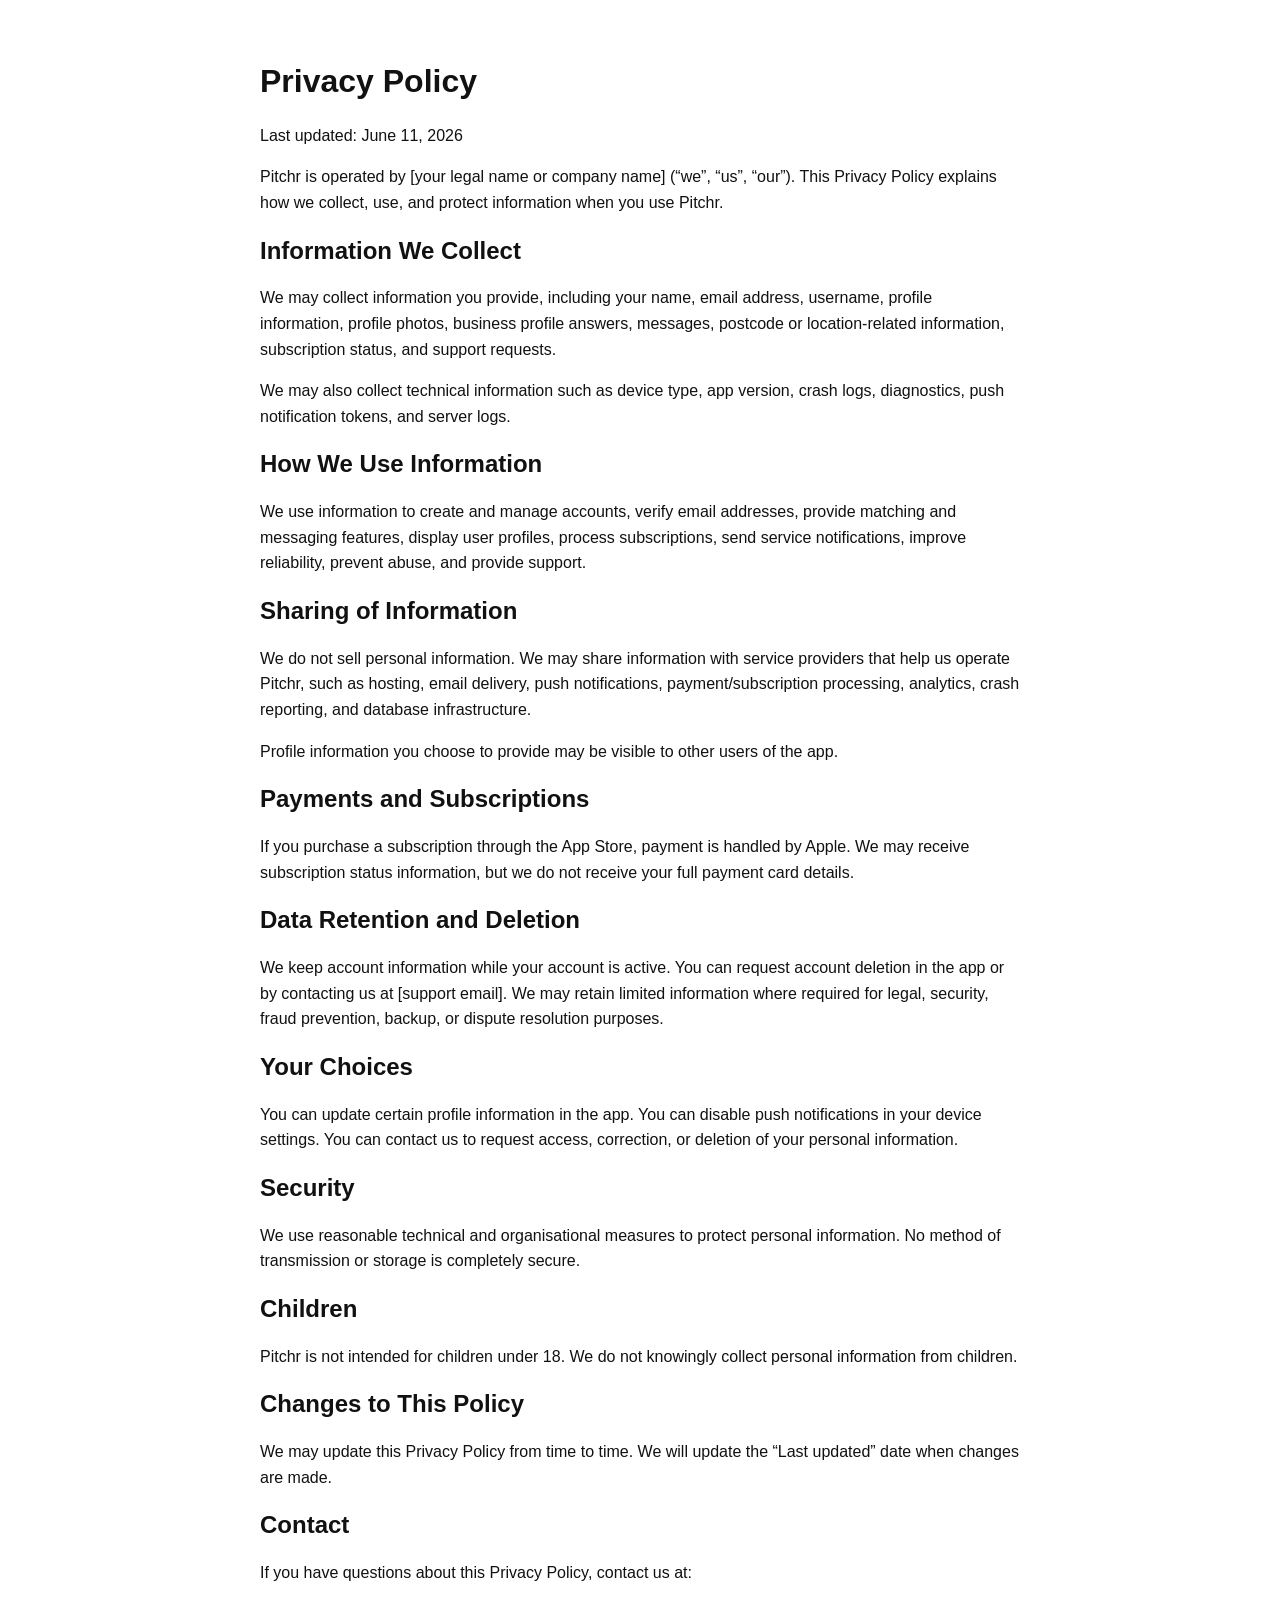
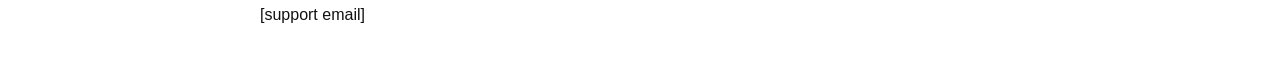
==== index.html @ 0d536f57 "Create index.html" ====
<!doctype html>
  <html lang="en">
  <head>
    <meta charset="utf-8">
    <meta name="viewport" content="width=device-width, initial-scale=1">
    <title>Privacy Policy | Pitchr</title>
    <style>
      body {
        font-family: -apple-system, BlinkMacSystemFont, "Segoe UI", sans-serif;
        max-width: 760px;
        margin: 0 auto;
        padding: 40px 20px;
        line-height: 1.6;
        color: #111;
      }
      h1, h2 {
        line-height: 1.25;
      }
    </style>
  </head>
  <body>
    <h1>Privacy Policy</h1>
    <p>Last updated: June 11, 2026</p>

    <p>Pitchr is operated by [your legal name or company name] (“we”, “us”, “our”). This Privacy Policy explains how we
    collect, use, and protect information when you use Pitchr.</p>

    <h2>Information We Collect</h2>
    <p>We may collect information you provide, including your name, email address, username, profile information, profile
    photos, business profile answers, messages, postcode or location-related information, subscription status, and support
    requests.</p>

    <p>We may also collect technical information such as device type, app version, crash logs, diagnostics, push notification
    tokens, and server logs.</p>

    <h2>How We Use Information</h2>
    <p>We use information to create and manage accounts, verify email addresses, provide matching and messaging features,
    display user profiles, process subscriptions, send service notifications, improve reliability, prevent abuse, and provide
    support.</p>

    <h2>Sharing of Information</h2>
    <p>We do not sell personal information. We may share information with service providers that help us operate Pitchr, such
    as hosting, email delivery, push notifications, payment/subscription processing, analytics, crash reporting, and database
    infrastructure.</p>

    <p>Profile information you choose to provide may be visible to other users of the app.</p>

    <h2>Payments and Subscriptions</h2>
    <p>If you purchase a subscription through the App Store, payment is handled by Apple. We may receive subscription status
    information, but we do not receive your full payment card details.</p>

    <h2>Data Retention and Deletion</h2>
    <p>We keep account information while your account is active. You can request account deletion in the app or by contacting
    us at [support email]. We may retain limited information where required for legal, security, fraud prevention, backup, or
    dispute resolution purposes.</p>

    <h2>Your Choices</h2>
    <p>You can update certain profile information in the app. You can disable push notifications in your device settings. You
    can contact us to request access, correction, or deletion of your personal information.</p>

    <h2>Security</h2>
    <p>We use reasonable technical and organisational measures to protect personal information. No method of transmission or
    storage is completely secure.</p>

    <h2>Children</h2>
    <p>Pitchr is not intended for children under 18. We do not knowingly collect personal information from children.</p>

    <h2>Changes to This Policy</h2>
    <p>We may update this Privacy Policy from time to time. We will update the “Last updated” date when changes are made.</p>

    <h2>Contact</h2>
    <p>If you have questions about this Privacy Policy, contact us at:</p>
    <p>[support email]</p>
  </body>
  </html>
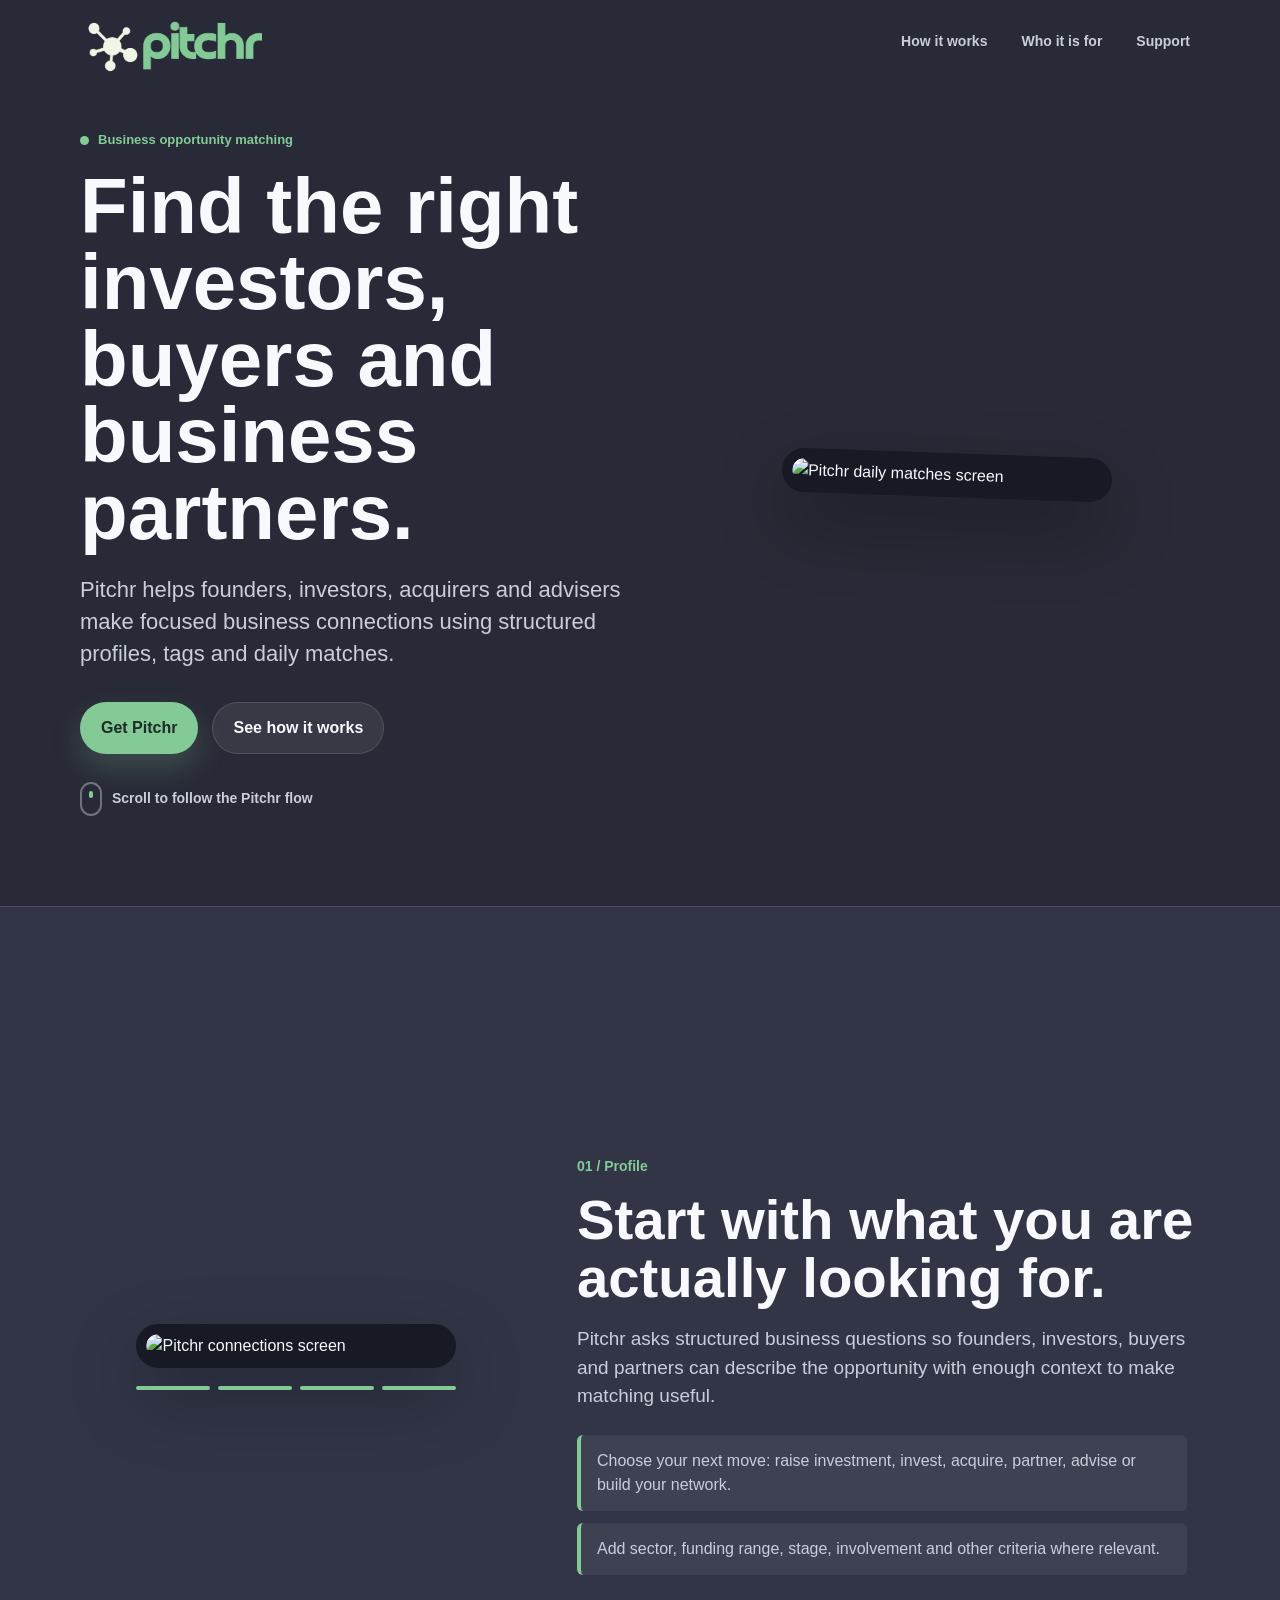
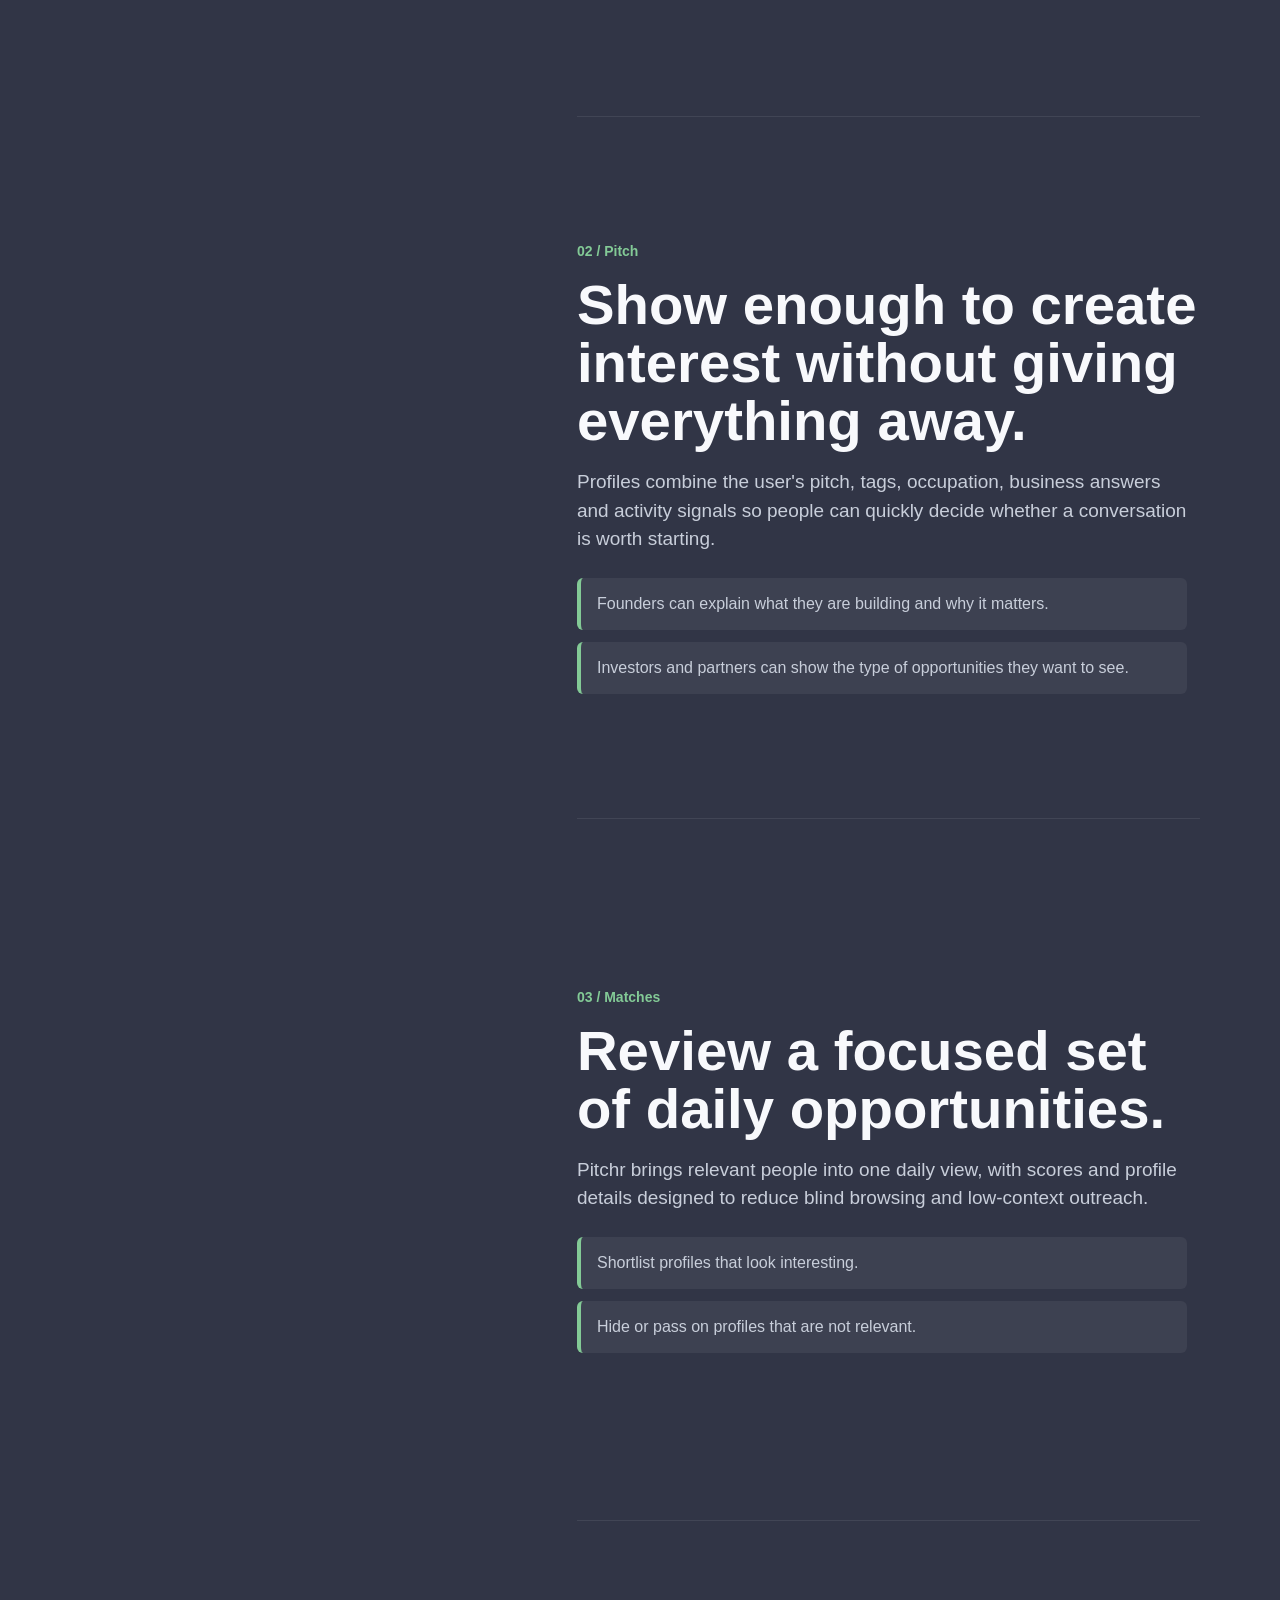
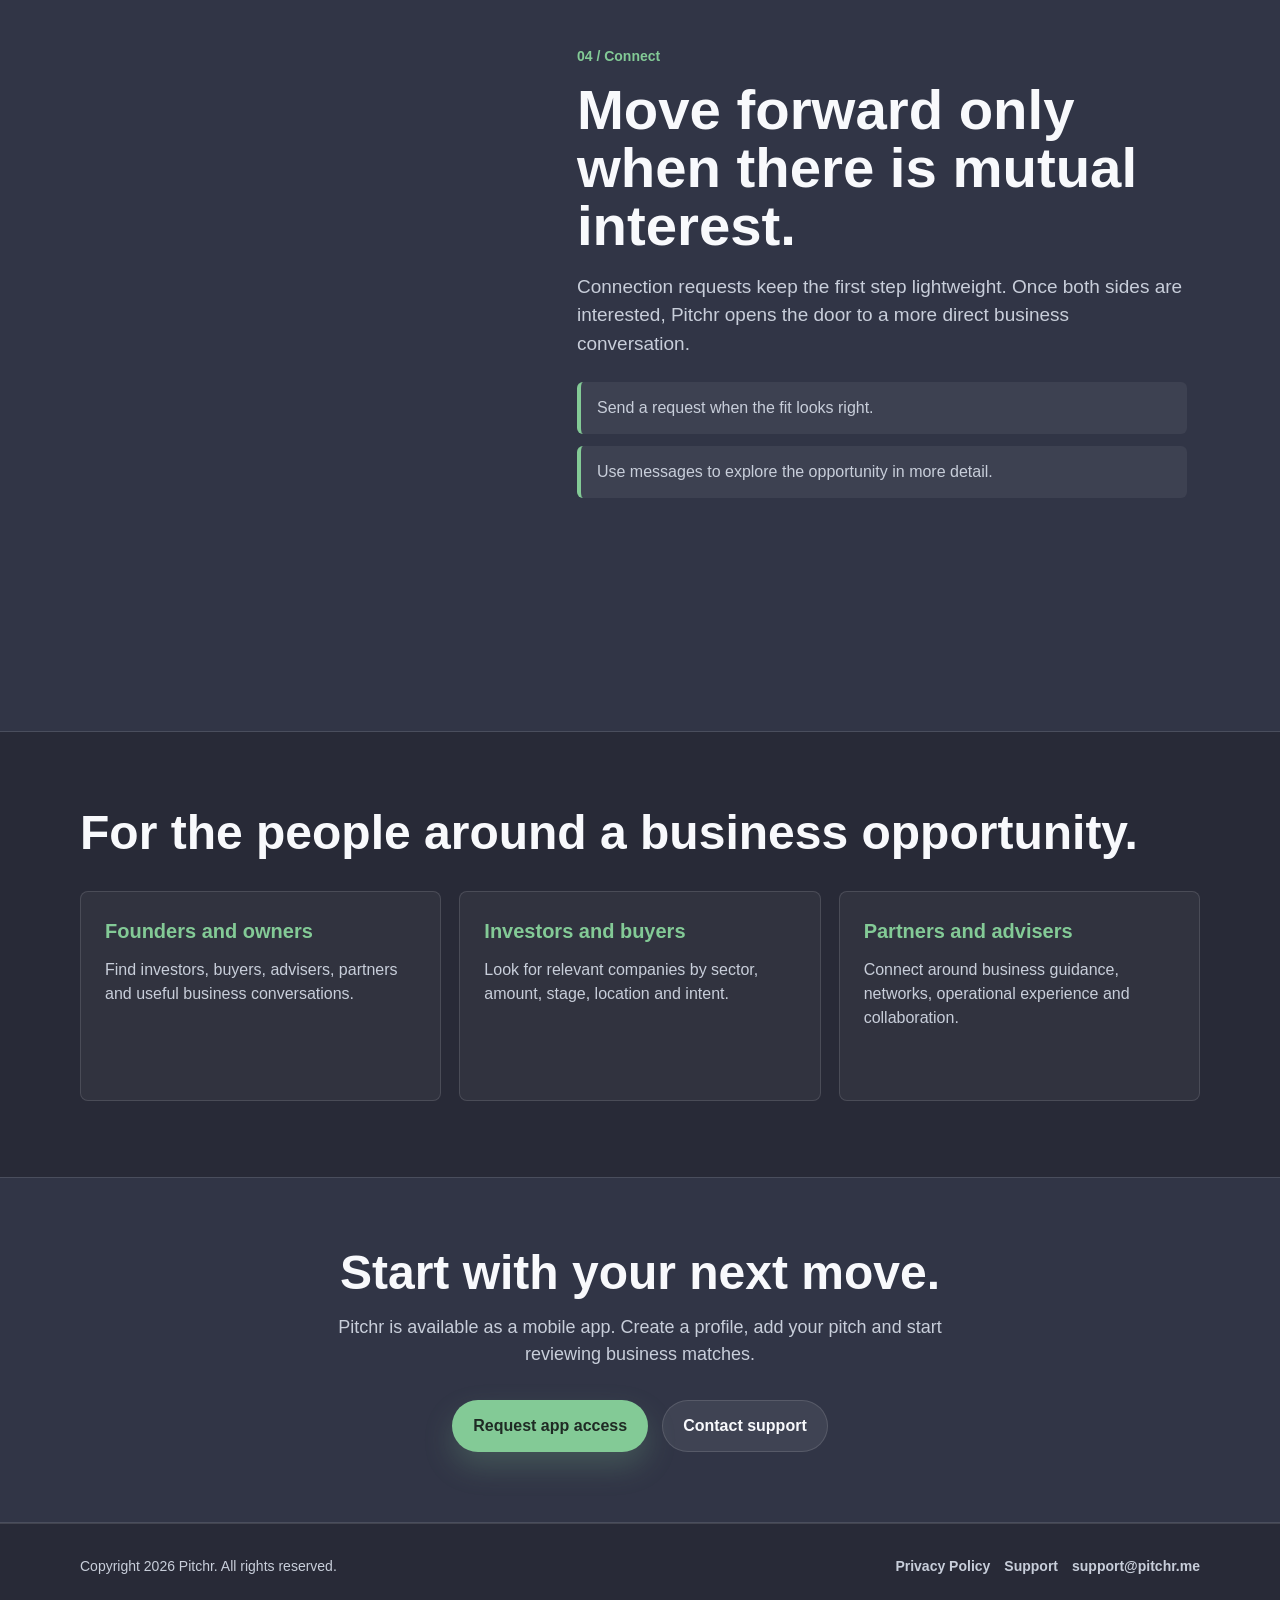
==== commit e4573015: "Add files via upload" ====
--- a/index.html
+++ b/index.html
@@ -1,75 +1,611 @@
 <!doctype html>
-  <html lang="en">
-  <head>
-    <meta charset="utf-8">
-    <meta name="viewport" content="width=device-width, initial-scale=1">
-    <title>Privacy Policy | Pitchr</title>
-    <style>
-      body {
-        font-family: -apple-system, BlinkMacSystemFont, "Segoe UI", sans-serif;
-        max-width: 760px;
-        margin: 0 auto;
-        padding: 40px 20px;
-        line-height: 1.6;
-        color: #111;
-      }
-      h1, h2 {
-        line-height: 1.25;
-      }
-    </style>
-  </head>
-  <body>
-    <h1>Privacy Policy</h1>
-    <p>Last updated: June 11, 2026</p>
-
-    <p>Pitchr is operated by [your legal name or company name] (“we”, “us”, “our”). This Privacy Policy explains how we
-    collect, use, and protect information when you use Pitchr.</p>
-
-    <h2>Information We Collect</h2>
-    <p>We may collect information you provide, including your name, email address, username, profile information, profile
-    photos, business profile answers, messages, postcode or location-related information, subscription status, and support
-    requests.</p>
-
-    <p>We may also collect technical information such as device type, app version, crash logs, diagnostics, push notification
-    tokens, and server logs.</p>
-
-    <h2>How We Use Information</h2>
-    <p>We use information to create and manage accounts, verify email addresses, provide matching and messaging features,
-    display user profiles, process subscriptions, send service notifications, improve reliability, prevent abuse, and provide
-    support.</p>
-
-    <h2>Sharing of Information</h2>
-    <p>We do not sell personal information. We may share information with service providers that help us operate Pitchr, such
-    as hosting, email delivery, push notifications, payment/subscription processing, analytics, crash reporting, and database
-    infrastructure.</p>
-
-    <p>Profile information you choose to provide may be visible to other users of the app.</p>
-
-    <h2>Payments and Subscriptions</h2>
-    <p>If you purchase a subscription through the App Store, payment is handled by Apple. We may receive subscription status
-    information, but we do not receive your full payment card details.</p>
-
-    <h2>Data Retention and Deletion</h2>
-    <p>We keep account information while your account is active. You can request account deletion in the app or by contacting
-    us at [support email]. We may retain limited information where required for legal, security, fraud prevention, backup, or
-    dispute resolution purposes.</p>
-
-    <h2>Your Choices</h2>
-    <p>You can update certain profile information in the app. You can disable push notifications in your device settings. You
-    can contact us to request access, correction, or deletion of your personal information.</p>
-
-    <h2>Security</h2>
-    <p>We use reasonable technical and organisational measures to protect personal information. No method of transmission or
-    storage is completely secure.</p>
-
-    <h2>Children</h2>
-    <p>Pitchr is not intended for children under 18. We do not knowingly collect personal information from children.</p>
-
-    <h2>Changes to This Policy</h2>
-    <p>We may update this Privacy Policy from time to time. We will update the “Last updated” date when changes are made.</p>
-
-    <h2>Contact</h2>
-    <p>If you have questions about this Privacy Policy, contact us at:</p>
-    <p>[support email]</p>
-  </body>
-  </html>
+<html lang="en">
+<head>
+  <meta charset="utf-8">
+  <meta name="viewport" content="width=device-width, initial-scale=1">
+  <title>Pitchr | Business matching for founders, investors and partners</title>
+  <meta name="description" content="Pitchr helps founders, investors, buyers and business partners find relevant opportunities through structured business profiles, matching and focused connections.">
+  <style>
+    :root {
+      --page: #282a37;
+      --band: #313546;
+      --ink: #f8f9fc;
+      --muted: #c8ceda;
+      --green: #83ca96;
+      --blue: #3493f5;
+      --line: rgba(255,255,255,0.12);
+      --green-line: rgba(131,202,150,0.38);
+      --shadow: rgba(0,0,0,0.32);
+    }
+
+    * { box-sizing: border-box; }
+    html { scroll-behavior: smooth; }
+    body {
+      margin: 0;
+      background: var(--page);
+      color: var(--ink);
+      font-family: Arial, Helvetica, sans-serif;
+      line-height: 1.5;
+    }
+
+    a { color: inherit; text-decoration: none; }
+    img { display: block; max-width: 100%; }
+
+    .wrap {
+      width: min(1120px, calc(100% - 32px));
+      margin: 0 auto;
+    }
+
+    .nav {
+      min-height: 76px;
+      display: flex;
+      align-items: center;
+      justify-content: space-between;
+      gap: 20px;
+    }
+
+    .brand img {
+      width: min(190px, 52vw);
+      height: auto;
+    }
+
+    .nav-links {
+      display: flex;
+      align-items: center;
+      gap: 14px;
+      color: var(--muted);
+      font-size: 14px;
+      font-weight: 700;
+    }
+
+    .nav-links a {
+      padding: 8px 10px;
+      border-radius: 999px;
+    }
+
+    .nav-links a:hover,
+    .nav-links a:focus {
+      color: var(--ink);
+      background: rgba(255,255,255,0.08);
+    }
+
+    .hero {
+      min-height: calc(100vh - 76px);
+      display: grid;
+      grid-template-columns: minmax(0, 1.05fr) minmax(300px, 0.95fr);
+      align-items: center;
+      gap: 56px;
+      padding: 30px 0 68px;
+    }
+
+    .eyebrow {
+      display: inline-flex;
+      align-items: center;
+      gap: 9px;
+      margin: 0 0 18px;
+      color: var(--green);
+      font-size: 13px;
+      font-weight: 800;
+    }
+
+    .eyebrow::before {
+      content: "";
+      width: 9px;
+      height: 9px;
+      border-radius: 50%;
+      background: var(--green);
+    }
+
+    h1 {
+      margin: 0;
+      max-width: 720px;
+      font-size: clamp(42px, 6.1vw, 78px);
+      line-height: 0.98;
+      letter-spacing: 0;
+    }
+
+    .lead {
+      max-width: 640px;
+      margin: 24px 0 0;
+      color: var(--muted);
+      font-size: clamp(18px, 2vw, 22px);
+      line-height: 1.45;
+    }
+
+    .actions {
+      display: flex;
+      flex-wrap: wrap;
+      gap: 14px;
+      margin-top: 32px;
+    }
+
+    .button {
+      min-height: 48px;
+      display: inline-flex;
+      align-items: center;
+      justify-content: center;
+      padding: 13px 20px;
+      border-radius: 999px;
+      font-size: 16px;
+      font-weight: 800;
+      border: 1px solid transparent;
+    }
+
+    .button.primary {
+      background: var(--green);
+      color: #1f2b24;
+      box-shadow: 0 14px 30px rgba(131,202,150,0.22);
+    }
+
+    .button.secondary {
+      background: rgba(255,255,255,0.07);
+      border-color: var(--line);
+      color: var(--ink);
+    }
+
+    .hero-phone {
+      width: min(330px, 76vw);
+      margin: 0 auto;
+      overflow: hidden;
+      border: 10px solid #171a24;
+      border-radius: 34px;
+      background: #171a24;
+      box-shadow: 0 30px 70px var(--shadow);
+      transform: rotate(2deg);
+    }
+
+    .hero-phone img {
+      border-radius: 22px;
+    }
+
+    .scroll-cue {
+      display: inline-flex;
+      align-items: center;
+      gap: 10px;
+      margin-top: 28px;
+      color: var(--muted);
+      font-size: 14px;
+      font-weight: 700;
+    }
+
+    .scroll-cue span {
+      width: 22px;
+      height: 34px;
+      border: 2px solid rgba(255,255,255,0.34);
+      border-radius: 999px;
+      position: relative;
+    }
+
+    .scroll-cue span::after {
+      content: "";
+      position: absolute;
+      left: 50%;
+      top: 7px;
+      width: 4px;
+      height: 7px;
+      border-radius: 999px;
+      background: var(--green);
+      transform: translateX(-50%);
+      animation: wheel 1.5s ease-in-out infinite;
+    }
+
+    @keyframes wheel {
+      0%, 100% { opacity: 0.3; transform: translate(-50%, 0); }
+      45% { opacity: 1; transform: translate(-50%, 10px); }
+    }
+
+    .story {
+      border-top: 1px solid var(--line);
+      border-bottom: 1px solid var(--line);
+      background: var(--band);
+    }
+
+    .story-layout {
+      display: grid;
+      grid-template-columns: minmax(280px, 0.82fr) minmax(0, 1.18fr);
+      gap: 64px;
+      align-items: start;
+    }
+
+    .sticky-visual {
+      position: sticky;
+      top: 28px;
+      min-height: 100vh;
+      display: grid;
+      place-items: center;
+      padding: 44px 0;
+    }
+
+    .device {
+      width: min(320px, 78vw);
+      overflow: hidden;
+      border: 10px solid #171a24;
+      border-radius: 34px;
+      background: #171a24;
+      box-shadow: 0 28px 72px var(--shadow);
+    }
+
+    .device img {
+      width: 100%;
+      border-radius: 22px;
+      opacity: 1;
+      transform: scale(1);
+      transition: opacity 260ms ease, transform 260ms ease;
+    }
+
+    .device img.is-changing {
+      opacity: 0.2;
+      transform: scale(0.985);
+    }
+
+    .progress {
+      width: min(320px, 78vw);
+      display: grid;
+      grid-template-columns: repeat(4, 1fr);
+      gap: 8px;
+      margin-top: 18px;
+    }
+
+    .progress span {
+      height: 4px;
+      border-radius: 999px;
+      background: rgba(255,255,255,0.18);
+      transition: background 220ms ease;
+    }
+
+    .progress span.active {
+      background: var(--green);
+    }
+
+    .steps {
+      padding: 12vh 0;
+    }
+
+    .step {
+      min-height: 78vh;
+      display: grid;
+      align-content: center;
+      padding: 42px 0;
+      border-bottom: 1px solid rgba(255,255,255,0.08);
+    }
+
+    .step:last-child {
+      border-bottom: 0;
+    }
+
+    .step-number {
+      color: var(--green);
+      font-size: 14px;
+      font-weight: 900;
+      margin-bottom: 14px;
+    }
+
+    .step h2 {
+      margin: 0;
+      max-width: 620px;
+      font-size: clamp(32px, 4.4vw, 58px);
+      line-height: 1.03;
+      letter-spacing: 0;
+    }
+
+    .step p {
+      max-width: 610px;
+      margin: 18px 0 0;
+      color: var(--muted);
+      font-size: 19px;
+    }
+
+    .step-list {
+      display: grid;
+      gap: 12px;
+      max-width: 610px;
+      margin-top: 24px;
+    }
+
+    .step-list div {
+      padding: 14px 16px;
+      border-left: 4px solid var(--green);
+      border-radius: 6px;
+      background: rgba(255,255,255,0.06);
+      color: var(--muted);
+    }
+
+    .audience {
+      padding: 76px 0;
+    }
+
+    .audience h2,
+    .cta h2 {
+      margin: 0;
+      font-size: clamp(30px, 4vw, 48px);
+      line-height: 1.05;
+      letter-spacing: 0;
+    }
+
+    .cards {
+      display: grid;
+      grid-template-columns: repeat(3, minmax(0, 1fr));
+      gap: 18px;
+      margin-top: 32px;
+    }
+
+    .card {
+      min-height: 210px;
+      padding: 24px;
+      border: 1px solid var(--line);
+      border-radius: 8px;
+      background: rgba(255,255,255,0.045);
+    }
+
+    .card h3 {
+      margin: 0;
+      color: var(--green);
+      font-size: 20px;
+    }
+
+    .card p {
+      margin: 12px 0 0;
+      color: var(--muted);
+    }
+
+    .cta {
+      padding: 70px 0;
+      text-align: center;
+      background: var(--band);
+      border-top: 1px solid var(--line);
+      border-bottom: 1px solid var(--line);
+    }
+
+    .cta p {
+      max-width: 640px;
+      margin: 16px auto 0;
+      color: var(--muted);
+      font-size: 18px;
+    }
+
+    footer {
+      padding: 32px 0 44px;
+      color: var(--muted);
+      border-top: 1px solid var(--line);
+      font-size: 14px;
+    }
+
+    .footer-row {
+      display: flex;
+      justify-content: space-between;
+      gap: 18px;
+      flex-wrap: wrap;
+    }
+
+    .footer-links {
+      display: flex;
+      gap: 14px;
+      flex-wrap: wrap;
+      font-weight: 700;
+    }
+
+    @media (max-width: 920px) {
+      .hero,
+      .story-layout {
+        grid-template-columns: 1fr;
+      }
+
+      .hero {
+        min-height: 0;
+      }
+
+      .sticky-visual {
+        position: relative;
+        top: auto;
+        min-height: auto;
+        padding: 44px 0 0;
+      }
+
+      .steps {
+        padding-top: 0;
+      }
+
+      .step {
+        min-height: auto;
+        padding: 54px 0;
+      }
+
+      .cards {
+        grid-template-columns: 1fr;
+      }
+    }
+
+    @media (max-width: 620px) {
+      .nav {
+        align-items: flex-start;
+        flex-direction: column;
+        padding: 18px 0 0;
+      }
+
+      .nav-links {
+        width: 100%;
+        justify-content: space-between;
+        gap: 6px;
+      }
+
+      .nav-links a {
+        padding-left: 0;
+      }
+
+      .actions .button {
+        width: 100%;
+      }
+
+      .hero {
+        padding-top: 34px;
+      }
+
+      .audience {
+        padding: 56px 0;
+      }
+    }
+  </style>
+</head>
+<body>
+  <header class="wrap nav">
+    <a class="brand" href="/" aria-label="Pitchr home">
+      <img src="pitchr_logo.png" alt="Pitchr">
+    </a>
+    <nav class="nav-links" aria-label="Primary navigation">
+      <a href="#walkthrough">How it works</a>
+      <a href="#who">Who it is for</a>
+      <a href="pitchr-support.html">Support</a>
+    </nav>
+  </header>
+
+  <main>
+    <section class="wrap hero">
+      <div>
+        <p class="eyebrow">Business opportunity matching</p>
+        <h1>Find the right investors, buyers and business partners.</h1>
+        <p class="lead">Pitchr helps founders, investors, acquirers and advisers make focused business connections using structured profiles, tags and daily matches.</p>
+        <div class="actions">
+          <a class="button primary" href="#download">Get Pitchr</a>
+          <a class="button secondary" href="#walkthrough">See how it works</a>
+        </div>
+        <div class="scroll-cue"><span aria-hidden="true"></span>Scroll to follow the Pitchr flow</div>
+      </div>
+      <div class="hero-phone" aria-label="Pitchr daily matches preview">
+        <img src="todays_matches.png" alt="Pitchr daily matches screen">
+      </div>
+    </section>
+
+    <section id="walkthrough" class="story">
+      <div class="wrap story-layout">
+        <aside class="sticky-visual" aria-label="Pitchr app walkthrough">
+          <div>
+            <div class="device">
+              <img id="story-image" src="business_profile.png" alt="Pitchr business profile screen">
+            </div>
+            <div class="progress" aria-hidden="true">
+              <span class="active"></span>
+              <span></span>
+              <span></span>
+              <span></span>
+            </div>
+          </div>
+        </aside>
+
+        <div class="steps">
+          <article class="step" data-image="business_profile.png" data-alt="Pitchr business profile screen">
+            <div class="step-number">01 / Profile</div>
+            <h2>Start with what you are actually looking for.</h2>
+            <p>Pitchr asks structured business questions so founders, investors, buyers and partners can describe the opportunity with enough context to make matching useful.</p>
+            <div class="step-list">
+              <div>Choose your next move: raise investment, invest, acquire, partner, advise or build your network.</div>
+              <div>Add sector, funding range, stage, involvement and other criteria where relevant.</div>
+            </div>
+          </article>
+
+          <article class="step" data-image="einstein_profile.png" data-alt="Pitchr profile card screen">
+            <div class="step-number">02 / Pitch</div>
+            <h2>Show enough to create interest without giving everything away.</h2>
+            <p>Profiles combine the user's pitch, tags, occupation, business answers and activity signals so people can quickly decide whether a conversation is worth starting.</p>
+            <div class="step-list">
+              <div>Founders can explain what they are building and why it matters.</div>
+              <div>Investors and partners can show the type of opportunities they want to see.</div>
+            </div>
+          </article>
+
+          <article class="step" data-image="todays_matches.png" data-alt="Pitchr daily matches screen">
+            <div class="step-number">03 / Matches</div>
+            <h2>Review a focused set of daily opportunities.</h2>
+            <p>Pitchr brings relevant people into one daily view, with scores and profile details designed to reduce blind browsing and low-context outreach.</p>
+            <div class="step-list">
+              <div>Shortlist profiles that look interesting.</div>
+              <div>Hide or pass on profiles that are not relevant.</div>
+            </div>
+          </article>
+
+          <article class="step" data-image="connections.png" data-alt="Pitchr connections screen">
+            <div class="step-number">04 / Connect</div>
+            <h2>Move forward only when there is mutual interest.</h2>
+            <p>Connection requests keep the first step lightweight. Once both sides are interested, Pitchr opens the door to a more direct business conversation.</p>
+            <div class="step-list">
+              <div>Send a request when the fit looks right.</div>
+              <div>Use messages to explore the opportunity in more detail.</div>
+            </div>
+          </article>
+        </div>
+      </div>
+    </section>
+
+    <section id="who" class="audience">
+      <div class="wrap">
+        <h2>For the people around a business opportunity.</h2>
+        <div class="cards">
+          <article class="card">
+            <h3>Founders and owners</h3>
+            <p>Find investors, buyers, advisers, partners and useful business conversations.</p>
+          </article>
+          <article class="card">
+            <h3>Investors and buyers</h3>
+            <p>Look for relevant companies by sector, amount, stage, location and intent.</p>
+          </article>
+          <article class="card">
+            <h3>Partners and advisers</h3>
+            <p>Connect around business guidance, networks, operational experience and collaboration.</p>
+          </article>
+        </div>
+      </div>
+    </section>
+
+    <section id="download" class="cta">
+      <div class="wrap">
+        <h2>Start with your next move.</h2>
+        <p>Pitchr is available as a mobile app. Create a profile, add your pitch and start reviewing business matches.</p>
+        <div class="actions" style="justify-content:center;">
+          <a class="button primary" href="mailto:support@pitchr.me?subject=Pitchr%20app%20access">Request app access</a>
+          <a class="button secondary" href="pitchr-support.html">Contact support</a>
+        </div>
+      </div>
+    </section>
+  </main>
+
+  <footer>
+    <div class="wrap footer-row">
+      <div>Copyright 2026 Pitchr. All rights reserved.</div>
+      <div class="footer-links">
+        <a href="privacy-policy.html">Privacy Policy</a>
+        <a href="pitchr-support.html">Support</a>
+        <a href="mailto:support@pitchr.me">support@pitchr.me</a>
+      </div>
+    </div>
+  </footer>
+
+  <script>
+    const image = document.getElementById('story-image');
+    const steps = Array.from(document.querySelectorAll('.step'));
+    const progress = Array.from(document.querySelectorAll('.progress span'));
+    let activeIndex = 0;
+
+    function setActive(index) {
+      if (index === activeIndex || !steps[index]) return;
+      activeIndex = index;
+      const next = steps[index];
+      image.classList.add('is-changing');
+      window.setTimeout(() => {
+        image.src = next.dataset.image;
+        image.alt = next.dataset.alt;
+        image.classList.remove('is-changing');
+      }, 140);
+      progress.forEach((bar, i) => bar.classList.toggle('active', i <= index));
+    }
+
+    const observer = new IntersectionObserver((entries) => {
+      const visible = entries
+        .filter(entry => entry.isIntersecting)
+        .sort((a, b) => b.intersectionRatio - a.intersectionRatio)[0];
+      if (!visible) return;
+      setActive(steps.indexOf(visible.target));
+    }, { threshold: [0.35, 0.55, 0.75] });
+
+    steps.forEach(step => observer.observe(step));
+  </script>
+</body>
+</html>
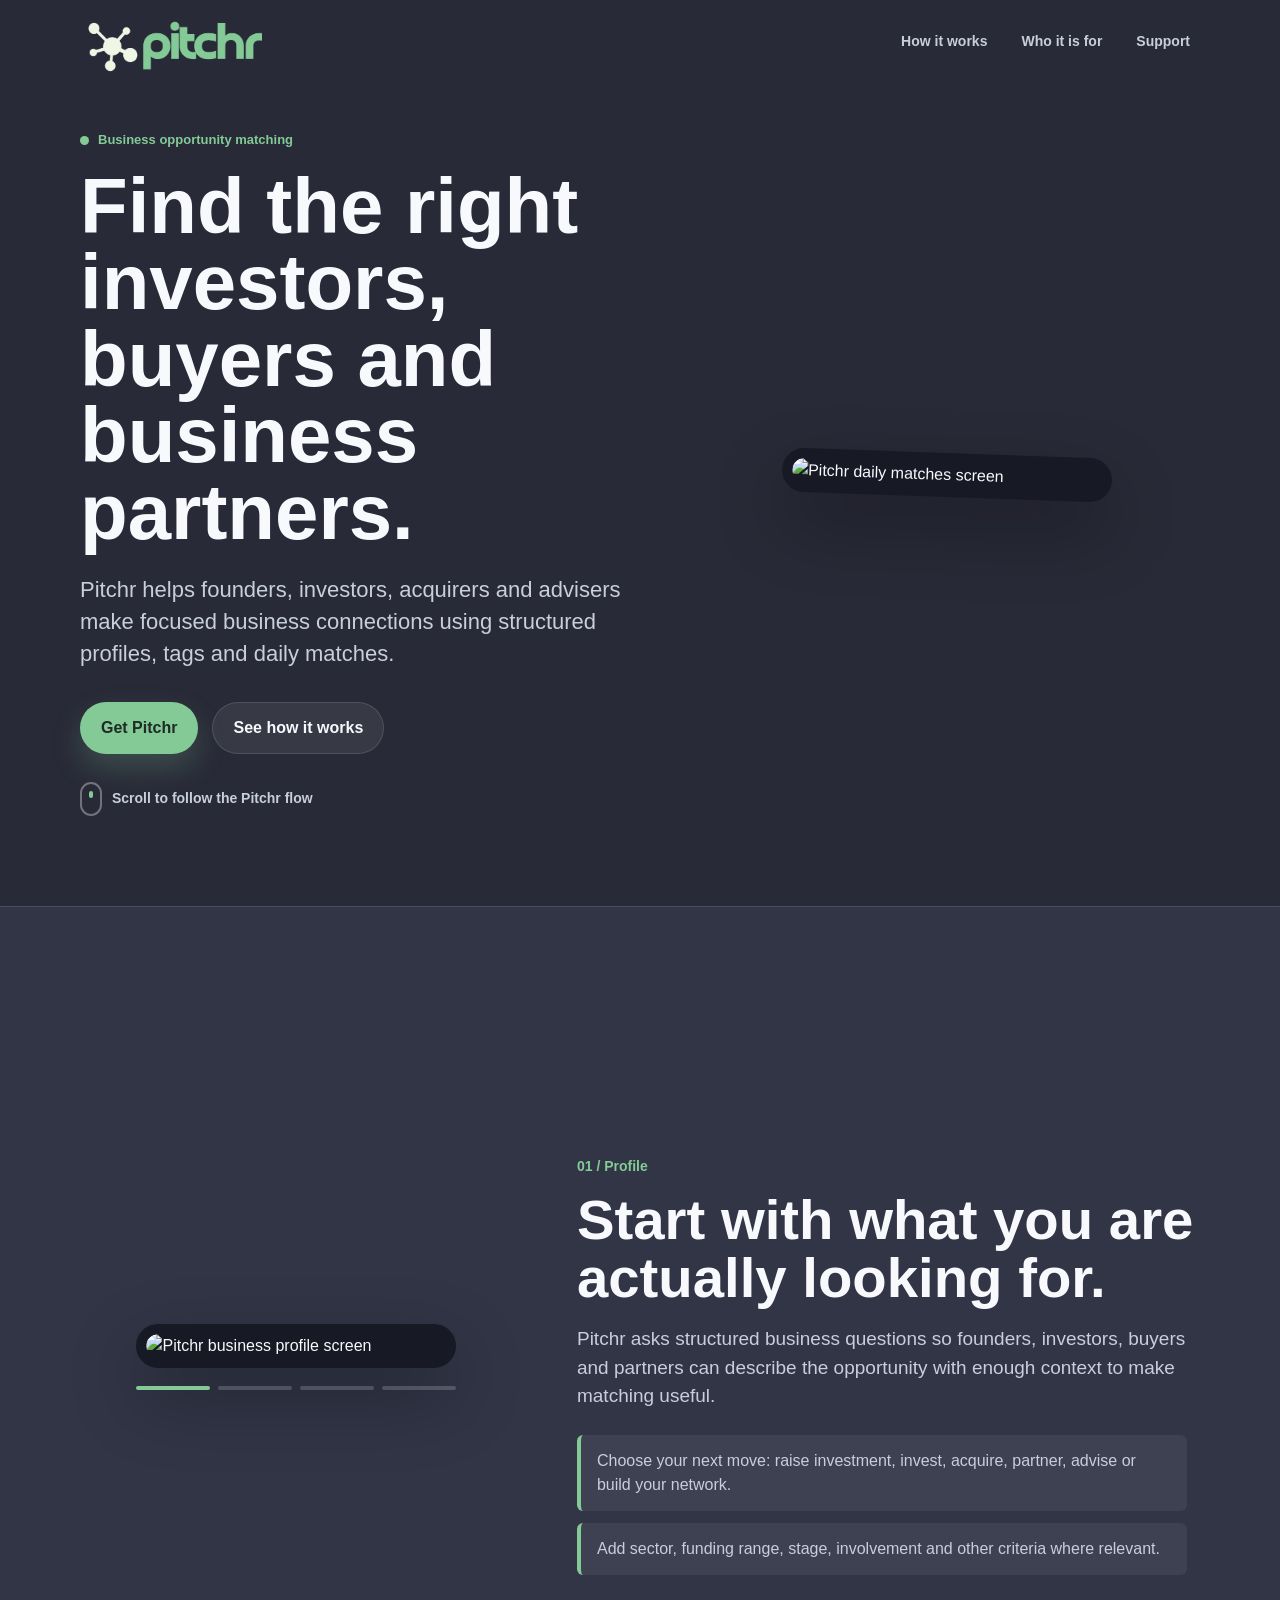
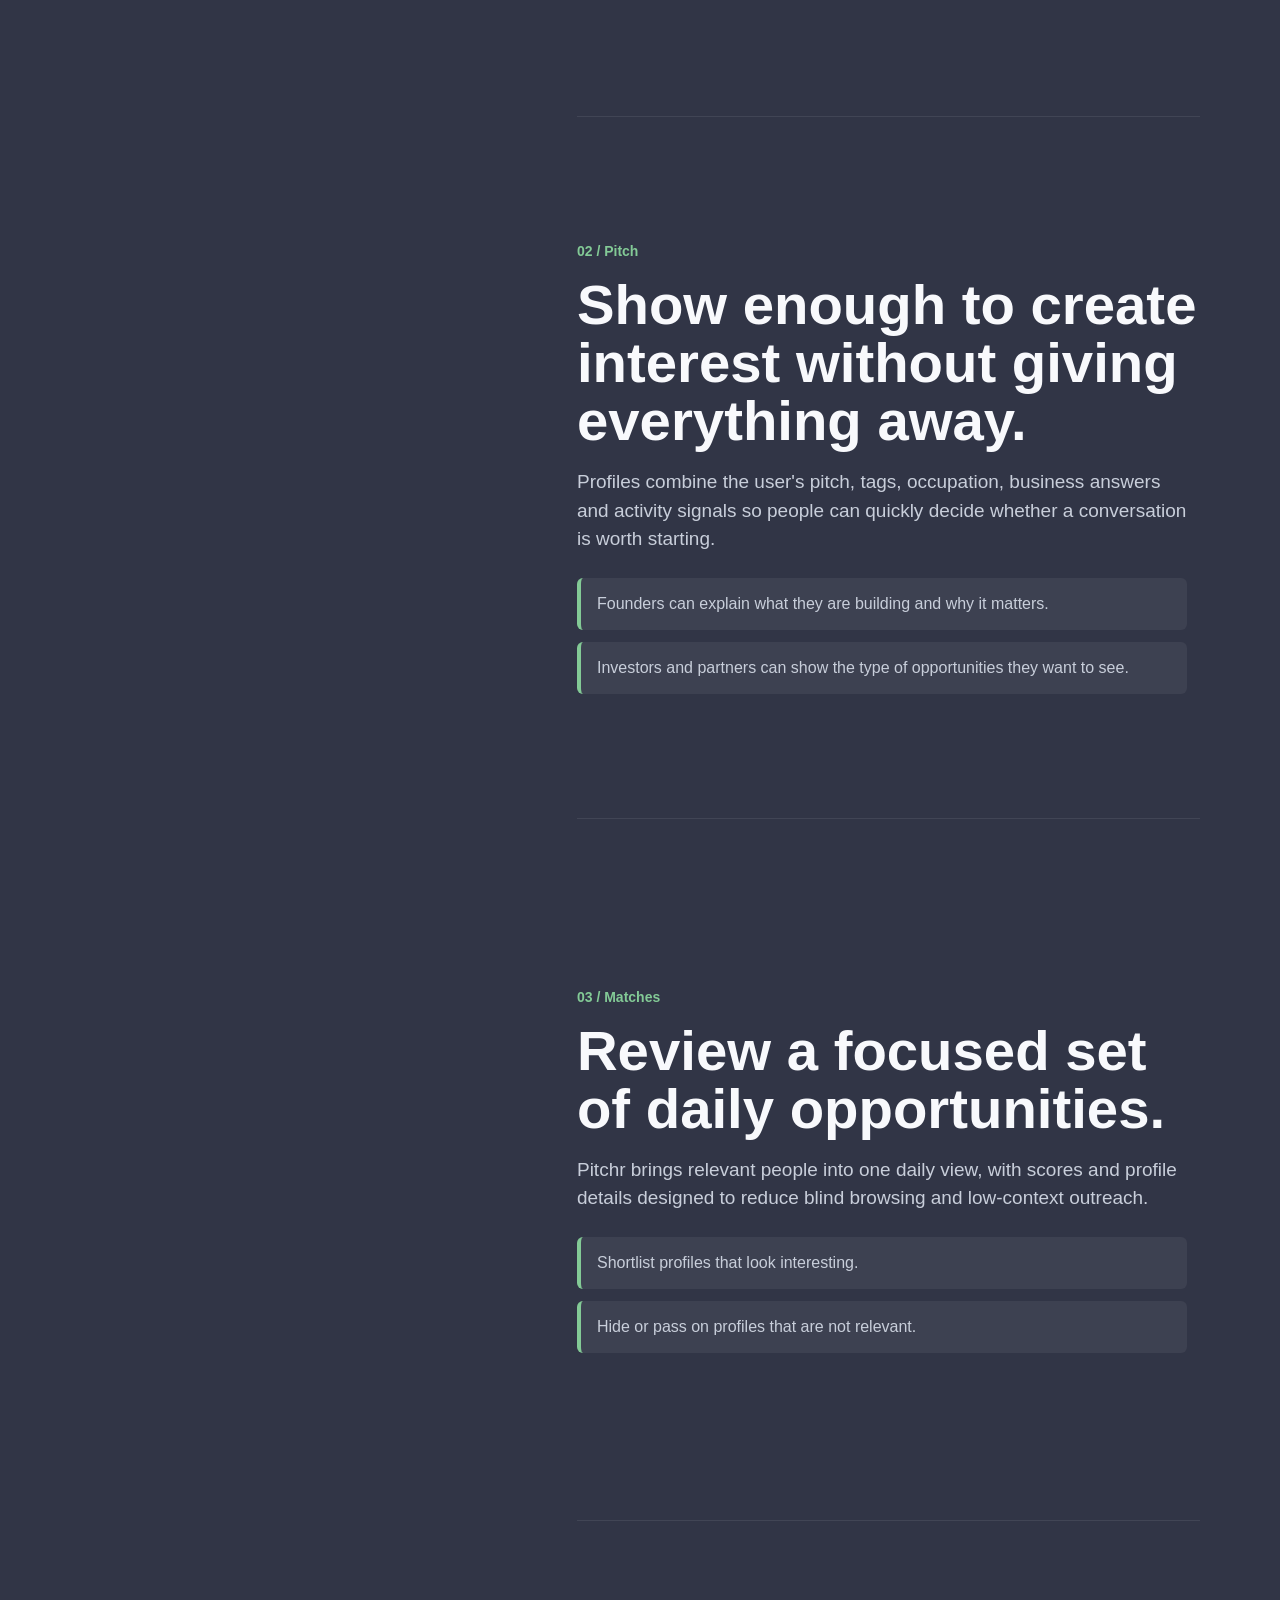
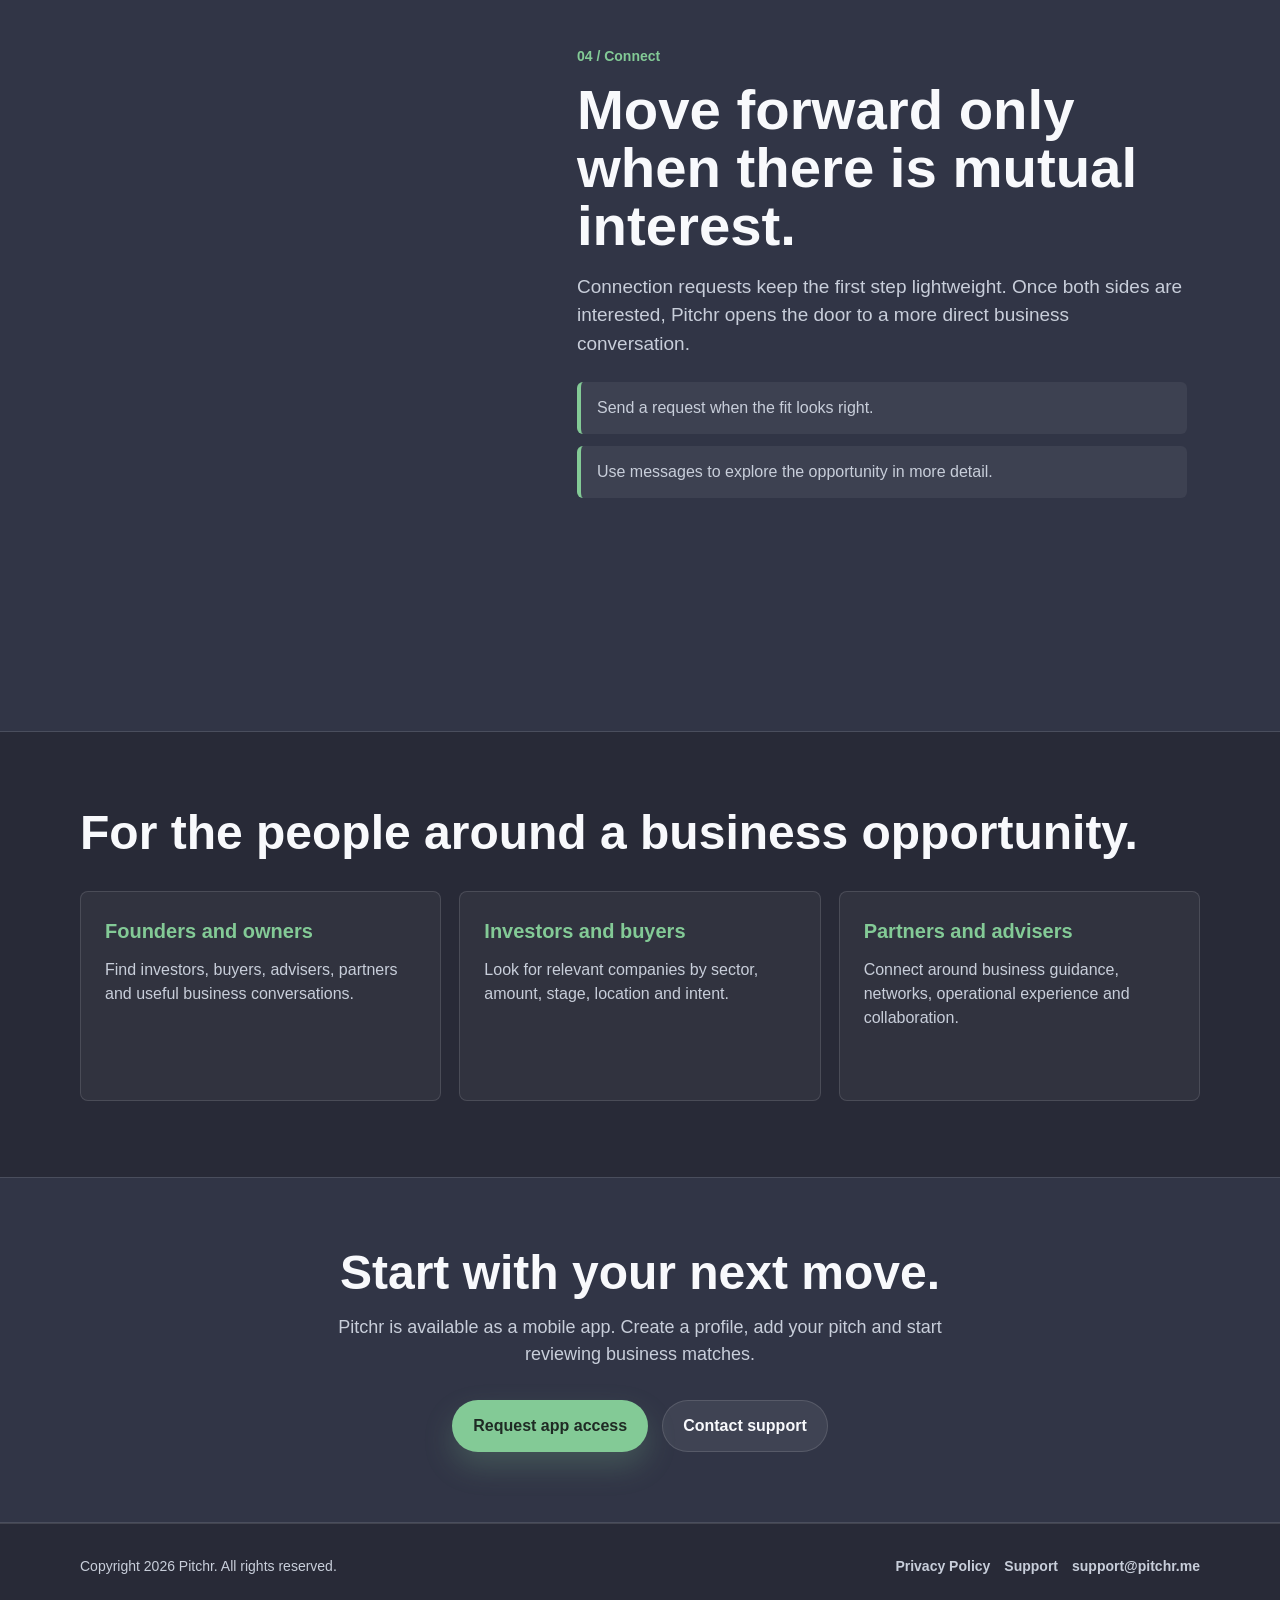
==== commit ed09b1b6: "Add files via upload" ====
--- a/index.html
+++ b/index.html
@@ -229,13 +229,6 @@
       width: 100%;
       border-radius: 22px;
       opacity: 1;
-      transform: scale(1);
-      transition: opacity 260ms ease, transform 260ms ease;
-    }
-
-    .device img.is-changing {
-      opacity: 0.2;
-      transform: scale(0.985);
     }
 
     .progress {
@@ -449,12 +442,12 @@
 <body>
   <header class="wrap nav">
     <a class="brand" href="/" aria-label="Pitchr home">
-      <img src="pitchr_logo.png" alt="Pitchr">
+      <img src="/pitchr_logo.png" alt="Pitchr">
     </a>
     <nav class="nav-links" aria-label="Primary navigation">
       <a href="#walkthrough">How it works</a>
       <a href="#who">Who it is for</a>
-      <a href="pitchr-support.html">Support</a>
+      <a href="/support">Support</a>
     </nav>
   </header>
 
@@ -471,7 +464,7 @@
         <div class="scroll-cue"><span aria-hidden="true"></span>Scroll to follow the Pitchr flow</div>
       </div>
       <div class="hero-phone" aria-label="Pitchr daily matches preview">
-        <img src="todays_matches.png" alt="Pitchr daily matches screen">
+        <img src="/homepage-matches.png" alt="Pitchr daily matches screen">
       </div>
     </section>
 
@@ -480,7 +473,7 @@
         <aside class="sticky-visual" aria-label="Pitchr app walkthrough">
           <div>
             <div class="device">
-              <img id="story-image" src="business_profile.png" alt="Pitchr business profile screen">
+              <img id="story-image" src="/homepage-profile.png" alt="Pitchr business profile screen">
             </div>
             <div class="progress" aria-hidden="true">
               <span class="active"></span>
@@ -492,7 +485,7 @@
         </aside>
 
         <div class="steps">
-          <article class="step" data-image="business_profile.png" data-alt="Pitchr business profile screen">
+          <article class="step" data-image="/homepage-profile.png" data-alt="Pitchr business profile screen">
             <div class="step-number">01 / Profile</div>
             <h2>Start with what you are actually looking for.</h2>
             <p>Pitchr asks structured business questions so founders, investors, buyers and partners can describe the opportunity with enough context to make matching useful.</p>
@@ -502,7 +495,7 @@
             </div>
           </article>
 
-          <article class="step" data-image="einstein_profile.png" data-alt="Pitchr profile card screen">
+          <article class="step" data-image="/homepage-card.png" data-alt="Pitchr profile card screen">
             <div class="step-number">02 / Pitch</div>
             <h2>Show enough to create interest without giving everything away.</h2>
             <p>Profiles combine the user's pitch, tags, occupation, business answers and activity signals so people can quickly decide whether a conversation is worth starting.</p>
@@ -512,7 +505,7 @@
             </div>
           </article>
 
-          <article class="step" data-image="todays_matches.png" data-alt="Pitchr daily matches screen">
+          <article class="step" data-image="/homepage-matches.png" data-alt="Pitchr daily matches screen">
             <div class="step-number">03 / Matches</div>
             <h2>Review a focused set of daily opportunities.</h2>
             <p>Pitchr brings relevant people into one daily view, with scores and profile details designed to reduce blind browsing and low-context outreach.</p>
@@ -522,7 +515,7 @@
             </div>
           </article>
 
-          <article class="step" data-image="connections.png" data-alt="Pitchr connections screen">
+          <article class="step" data-image="/homepage-connections.png" data-alt="Pitchr connections screen">
             <div class="step-number">04 / Connect</div>
             <h2>Move forward only when there is mutual interest.</h2>
             <p>Connection requests keep the first step lightweight. Once both sides are interested, Pitchr opens the door to a more direct business conversation.</p>
@@ -561,7 +554,7 @@
         <p>Pitchr is available as a mobile app. Create a profile, add your pitch and start reviewing business matches.</p>
         <div class="actions" style="justify-content:center;">
           <a class="button primary" href="mailto:support@pitchr.me?subject=Pitchr%20app%20access">Request app access</a>
-          <a class="button secondary" href="pitchr-support.html">Contact support</a>
+          <a class="button secondary" href="/support">Contact support</a>
         </div>
       </div>
     </section>
@@ -571,8 +564,8 @@
     <div class="wrap footer-row">
       <div>Copyright 2026 Pitchr. All rights reserved.</div>
       <div class="footer-links">
-        <a href="privacy-policy.html">Privacy Policy</a>
-        <a href="pitchr-support.html">Support</a>
+        <a href="/privacy-policy">Privacy Policy</a>
+        <a href="/support">Support</a>
         <a href="mailto:support@pitchr.me">support@pitchr.me</a>
       </div>
     </div>
@@ -583,29 +576,46 @@
     const steps = Array.from(document.querySelectorAll('.step'));
     const progress = Array.from(document.querySelectorAll('.progress span'));
     let activeIndex = 0;
+    let ticking = false;
+
+    steps.forEach((step) => {
+      const preload = new Image();
+      preload.src = step.dataset.image;
+    });
 
     function setActive(index) {
       if (index === activeIndex || !steps[index]) return;
       activeIndex = index;
       const next = steps[index];
-      image.classList.add('is-changing');
-      window.setTimeout(() => {
-        image.src = next.dataset.image;
-        image.alt = next.dataset.alt;
-        image.classList.remove('is-changing');
-      }, 140);
+      image.src = next.dataset.image;
+      image.alt = next.dataset.alt;
       progress.forEach((bar, i) => bar.classList.toggle('active', i <= index));
     }
 
-    const observer = new IntersectionObserver((entries) => {
-      const visible = entries
-        .filter(entry => entry.isIntersecting)
-        .sort((a, b) => b.intersectionRatio - a.intersectionRatio)[0];
-      if (!visible) return;
-      setActive(steps.indexOf(visible.target));
-    }, { threshold: [0.35, 0.55, 0.75] });
-
-    steps.forEach(step => observer.observe(step));
+    function updateActiveStep() {
+      ticking = false;
+      const trigger = window.innerHeight * 0.52;
+      let nextIndex = 0;
+
+      steps.forEach((step, index) => {
+        const rect = step.getBoundingClientRect();
+        if (rect.top <= trigger) {
+          nextIndex = index;
+        }
+      });
+
+      setActive(nextIndex);
+    }
+
+    function requestUpdate() {
+      if (ticking) return;
+      ticking = true;
+      window.requestAnimationFrame(updateActiveStep);
+    }
+
+    window.addEventListener('scroll', requestUpdate, { passive: true });
+    window.addEventListener('resize', requestUpdate);
+    updateActiveStep();
   </script>
 </body>
 </html>
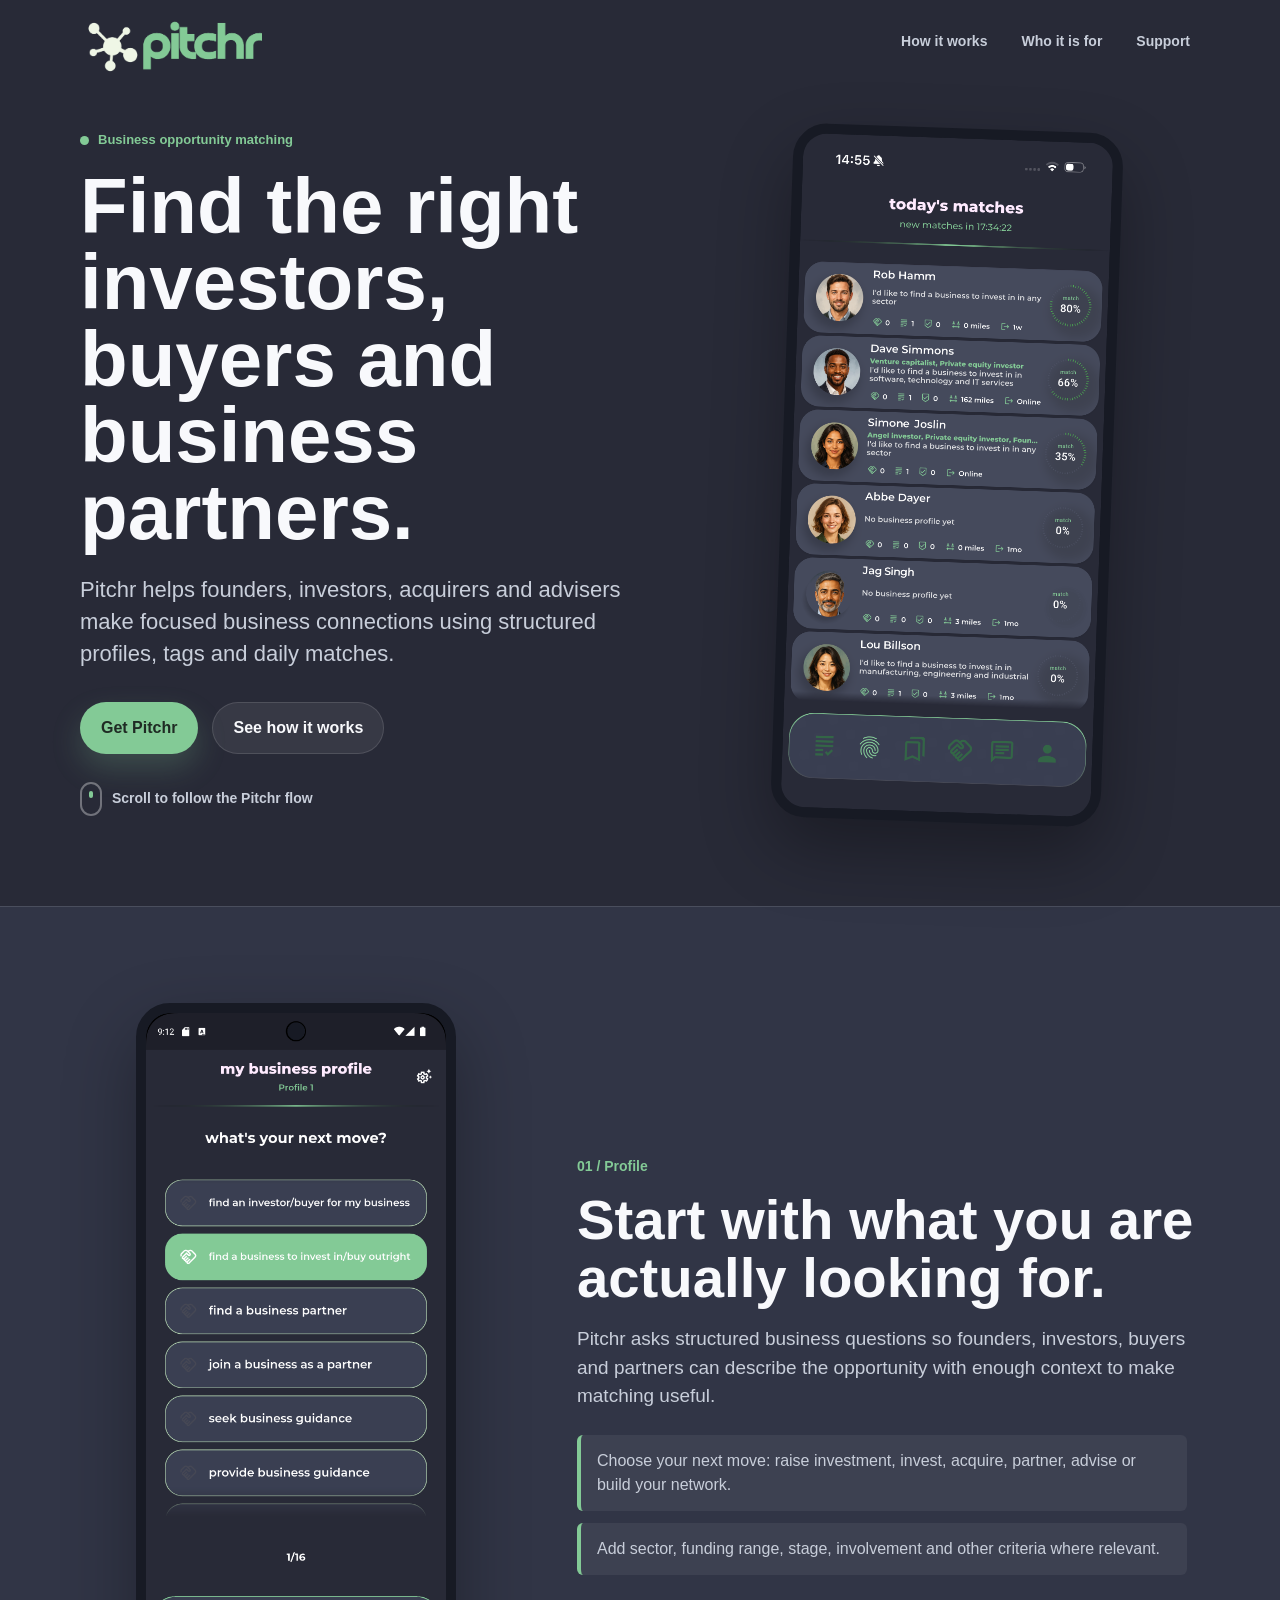
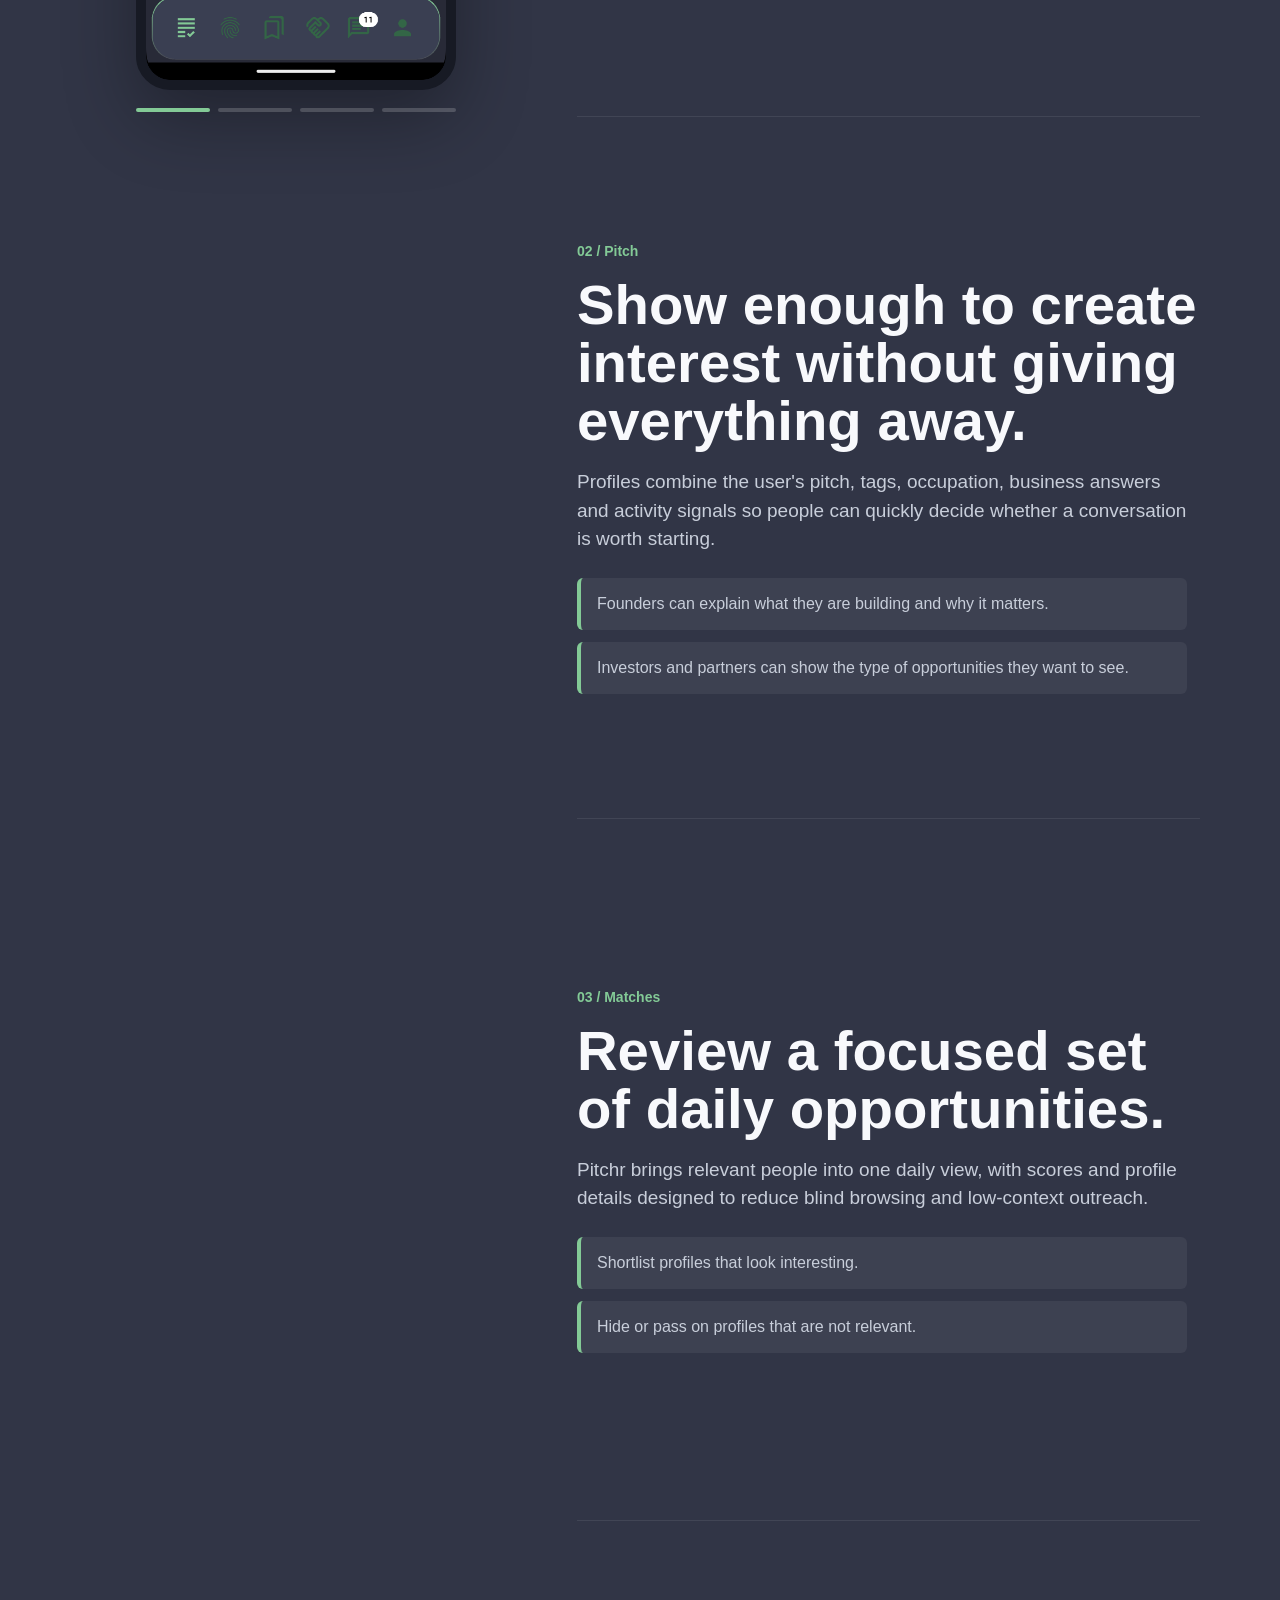
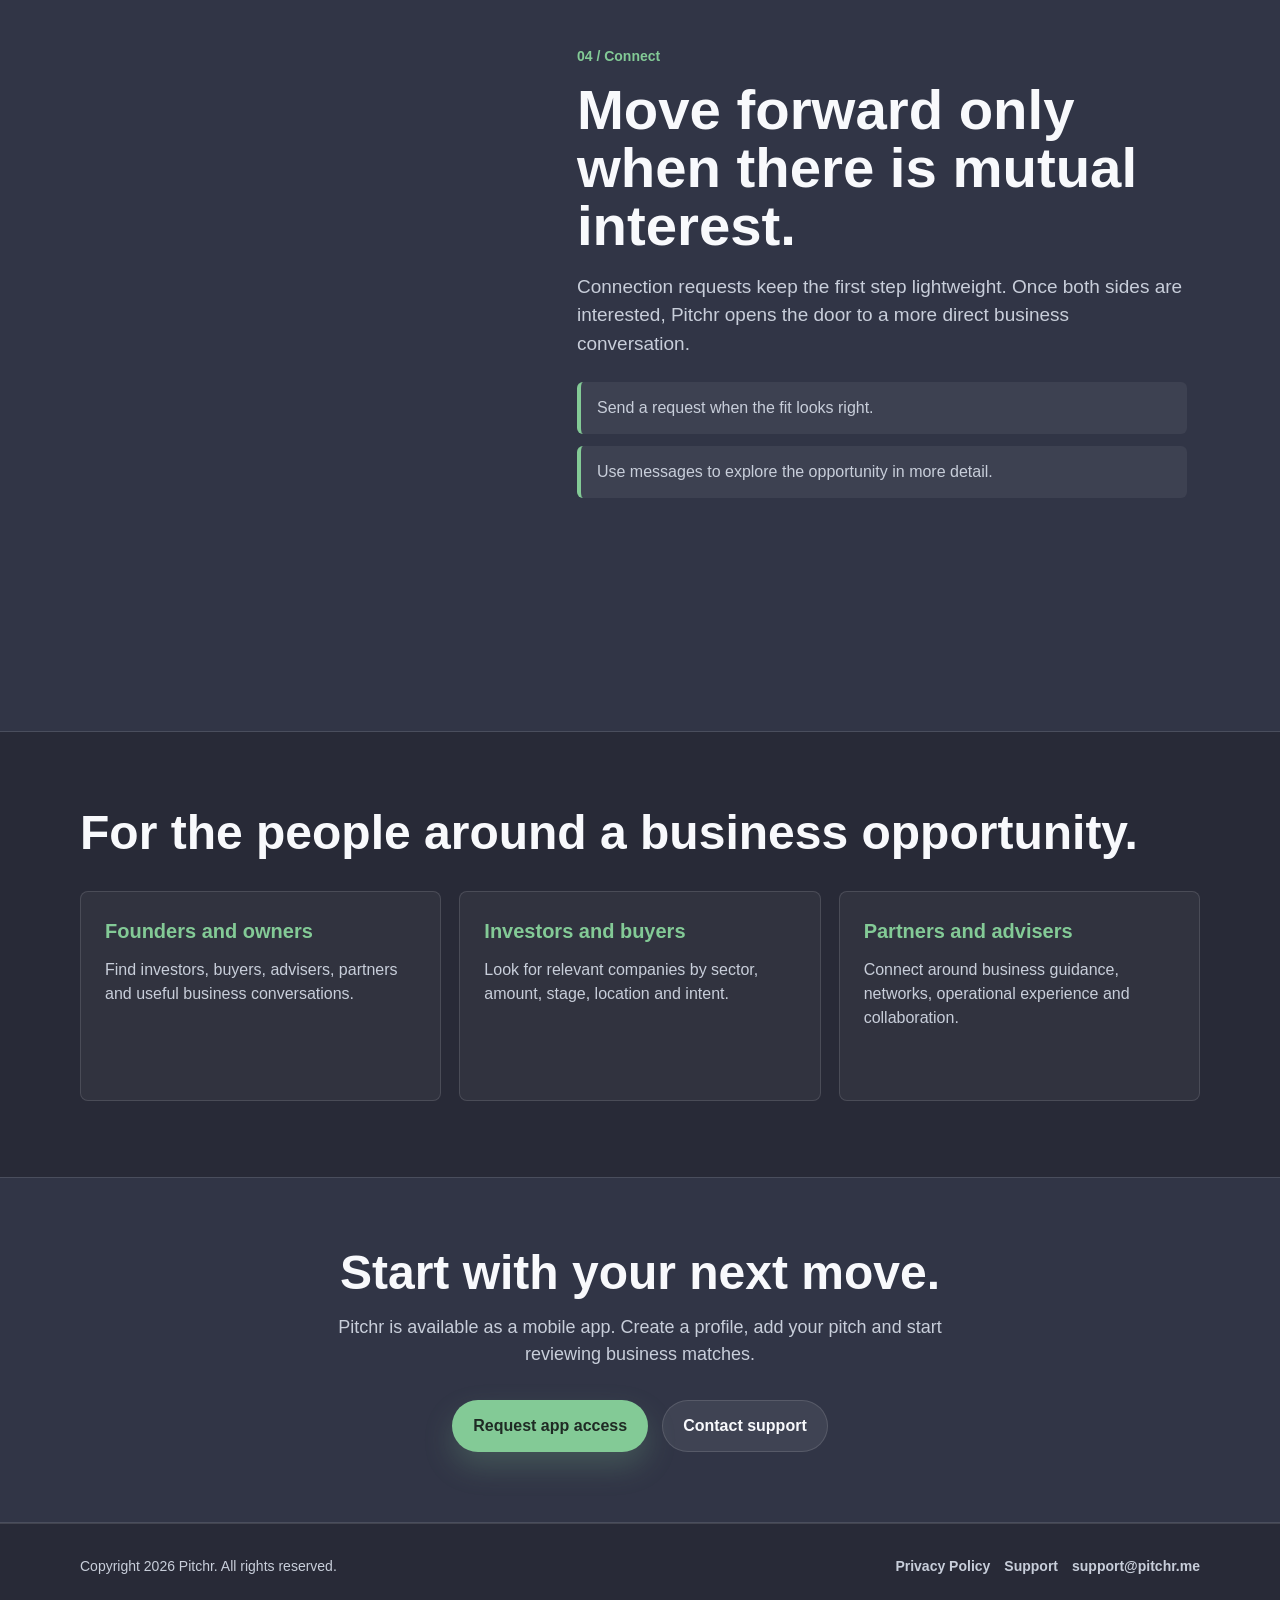
==== commit 5412e6e6: "Update index.html" ====
--- a/index.html
+++ b/index.html
@@ -3,6 +3,8 @@
 <head>
   <meta charset="utf-8">
   <meta name="viewport" content="width=device-width, initial-scale=1">
+  <link rel="icon" type="image/png" href="/favicon.png">
+  <link rel="apple-touch-icon" href="/favicon.png">
   <title>Pitchr | Business matching for founders, investors and partners</title>
   <meta name="description" content="Pitchr helps founders, investors, buyers and business partners find relevant opportunities through structured business profiles, matching and focused connections.">
   <style>
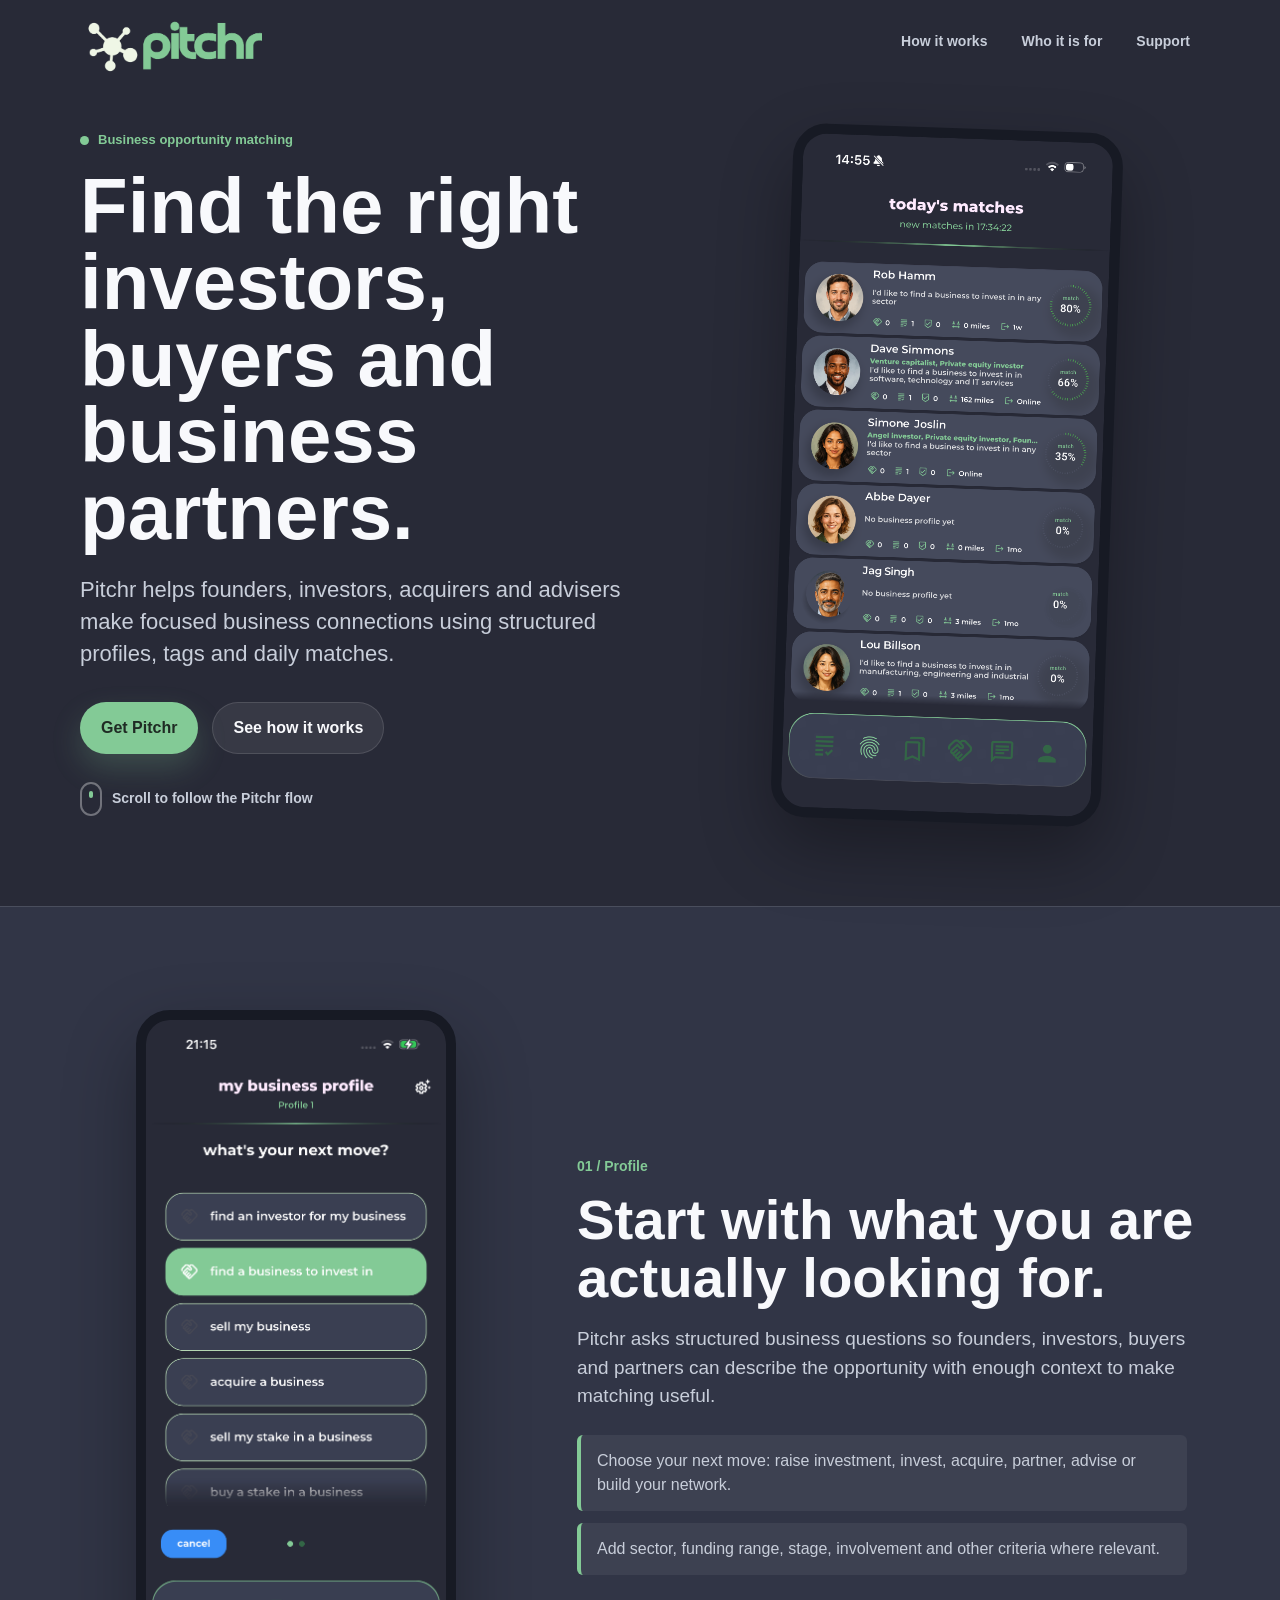
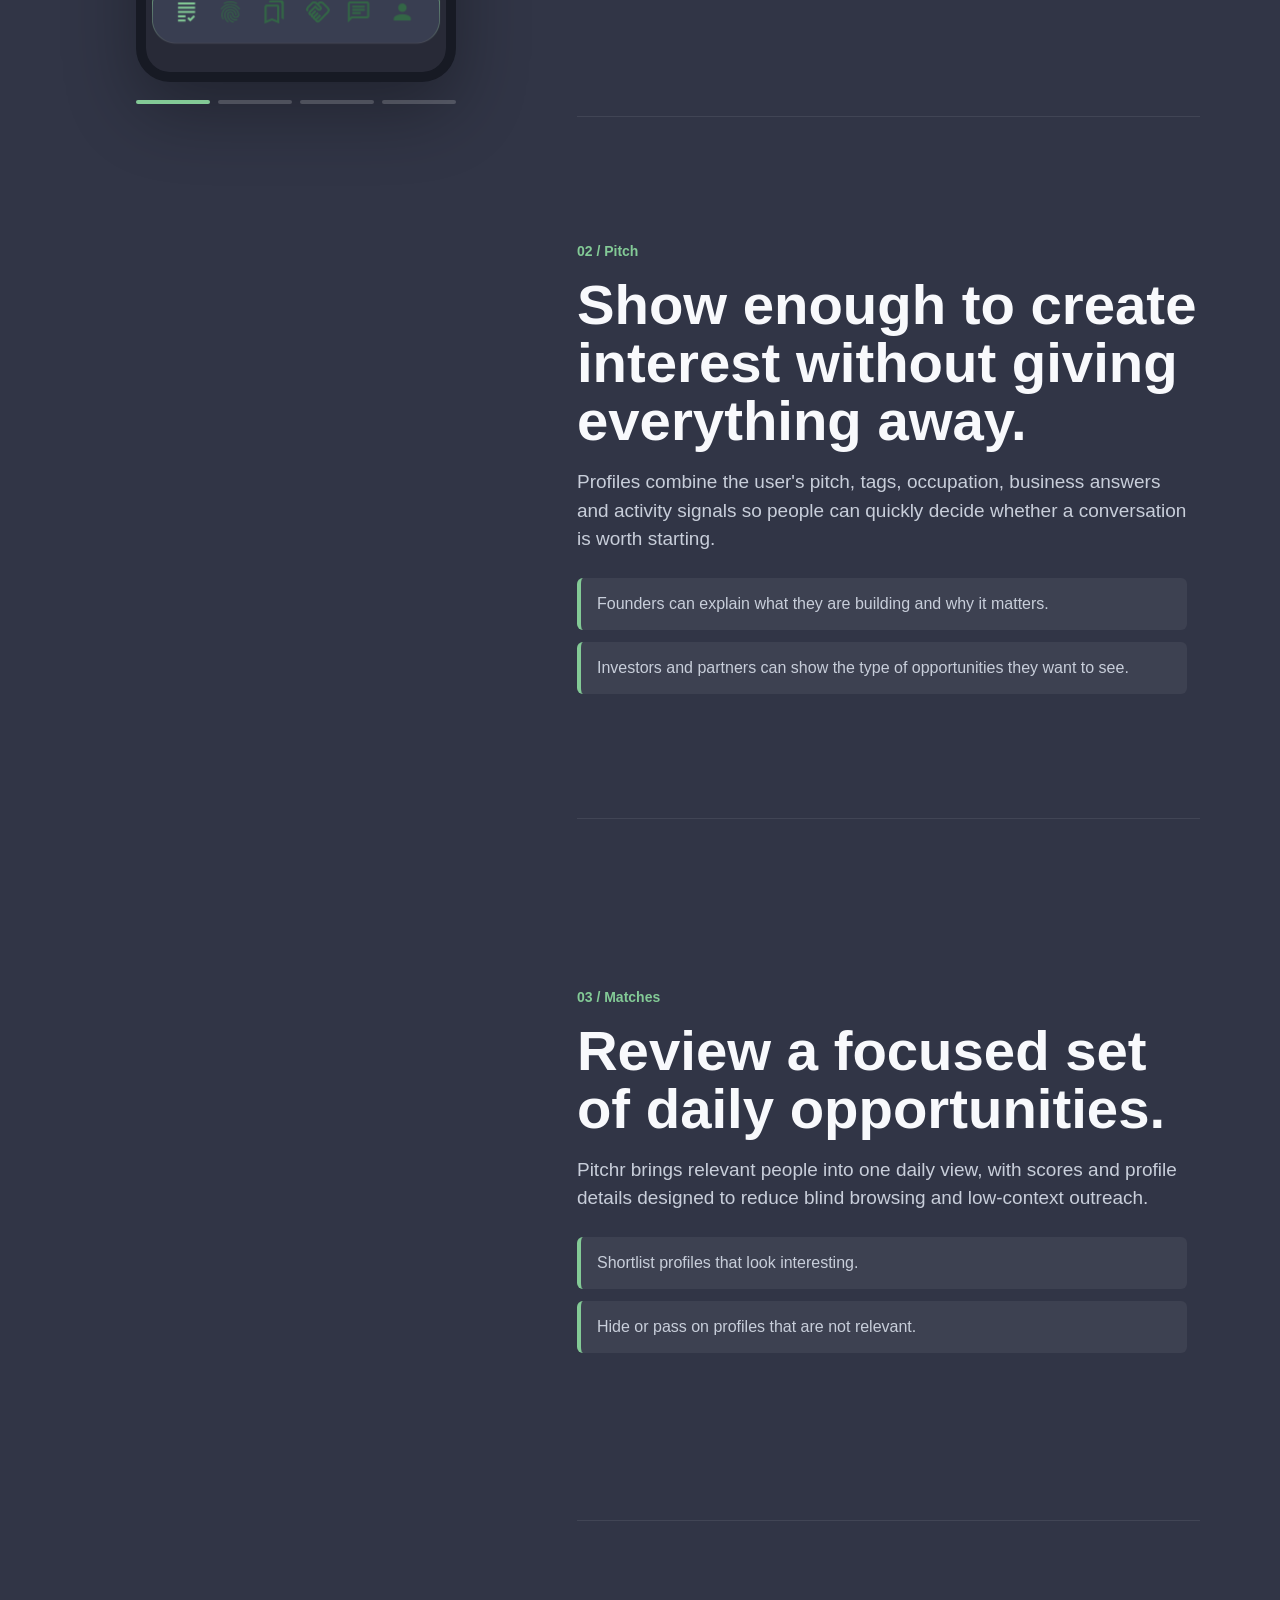
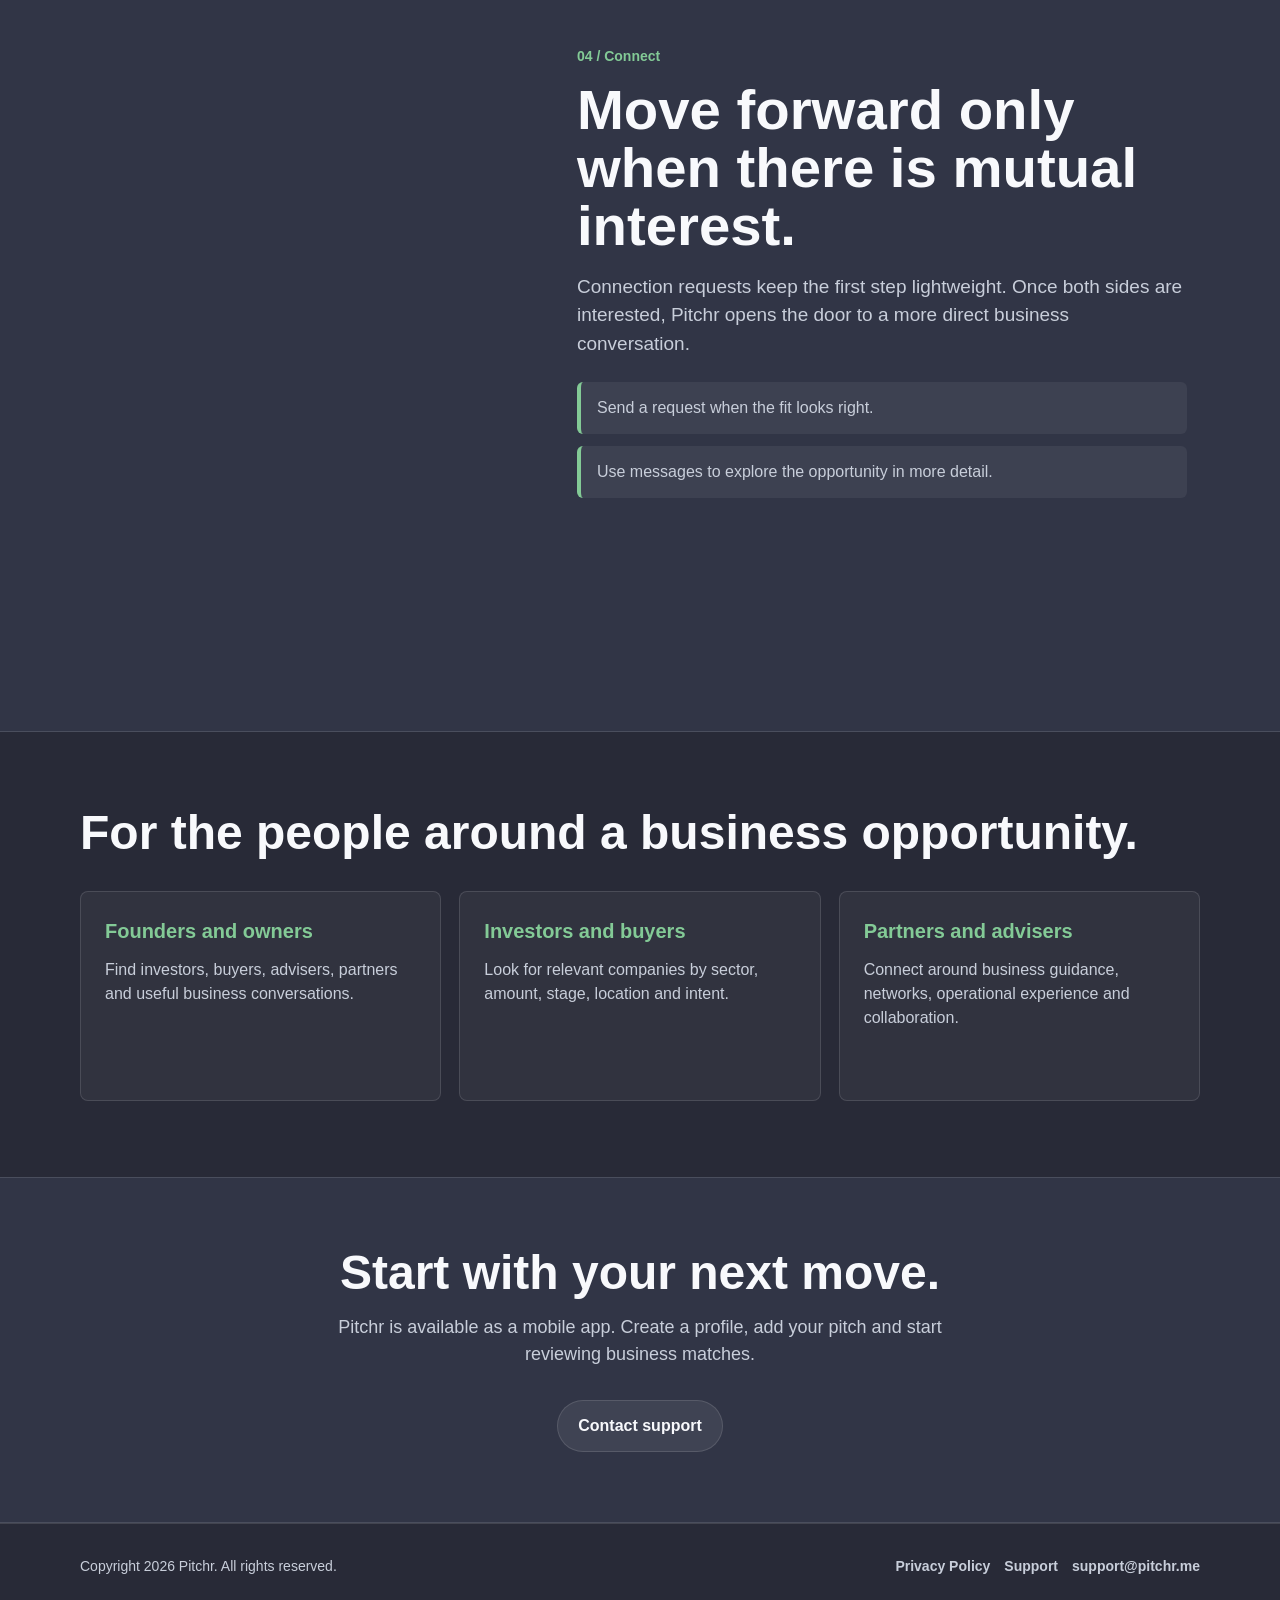
==== commit 4727183c: "Update index.html" ====
--- a/index.html
+++ b/index.html
@@ -460,7 +460,7 @@
         <h1>Find the right investors, buyers and business partners.</h1>
         <p class="lead">Pitchr helps founders, investors, acquirers and advisers make focused business connections using structured profiles, tags and daily matches.</p>
         <div class="actions">
-          <a class="button primary" href="#download">Get Pitchr</a>
+          <a class="button primary" href="https://apps.apple.com/us/app/pitchr/id6761016456">Get Pitchr</a>
           <a class="button secondary" href="#walkthrough">See how it works</a>
         </div>
         <div class="scroll-cue"><span aria-hidden="true"></span>Scroll to follow the Pitchr flow</div>
@@ -555,7 +555,6 @@
         <h2>Start with your next move.</h2>
         <p>Pitchr is available as a mobile app. Create a profile, add your pitch and start reviewing business matches.</p>
         <div class="actions" style="justify-content:center;">
-          <a class="button primary" href="mailto:support@pitchr.me?subject=Pitchr%20app%20access">Request app access</a>
           <a class="button secondary" href="/support">Contact support</a>
         </div>
       </div>
